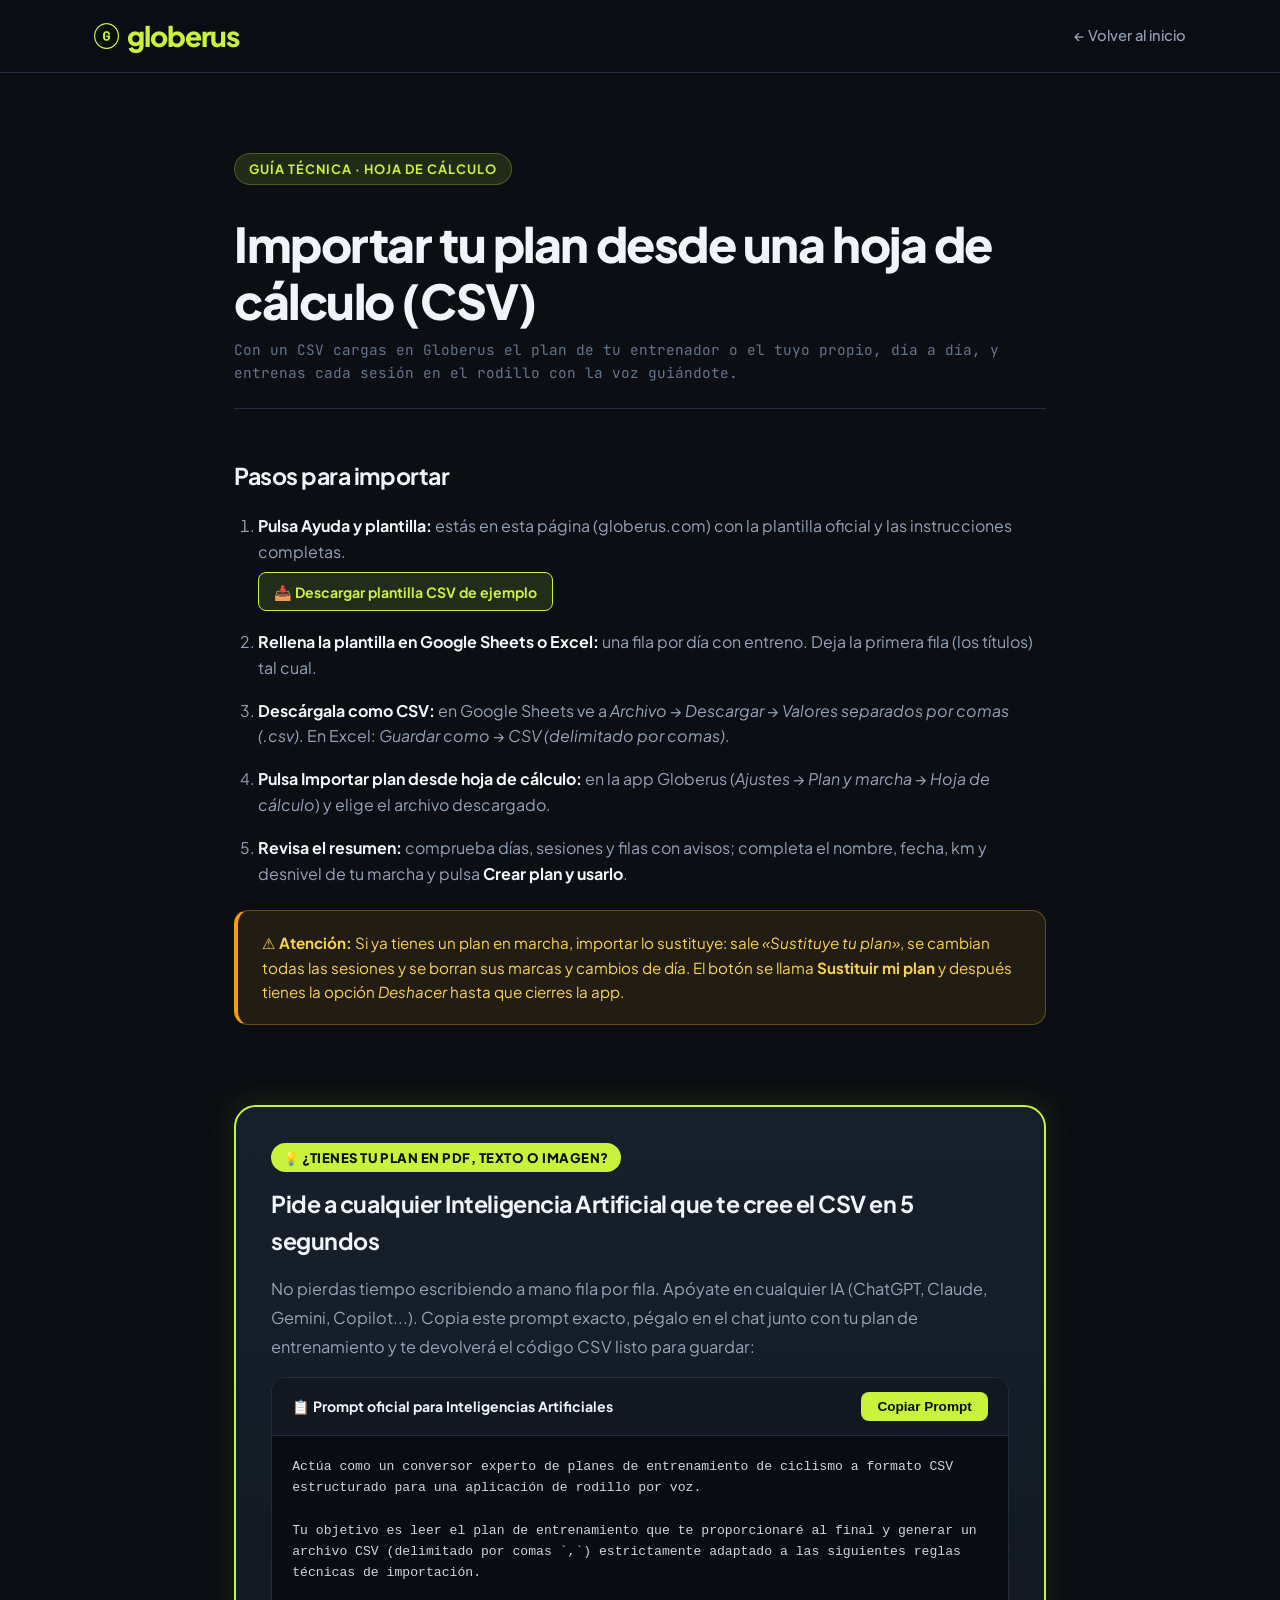
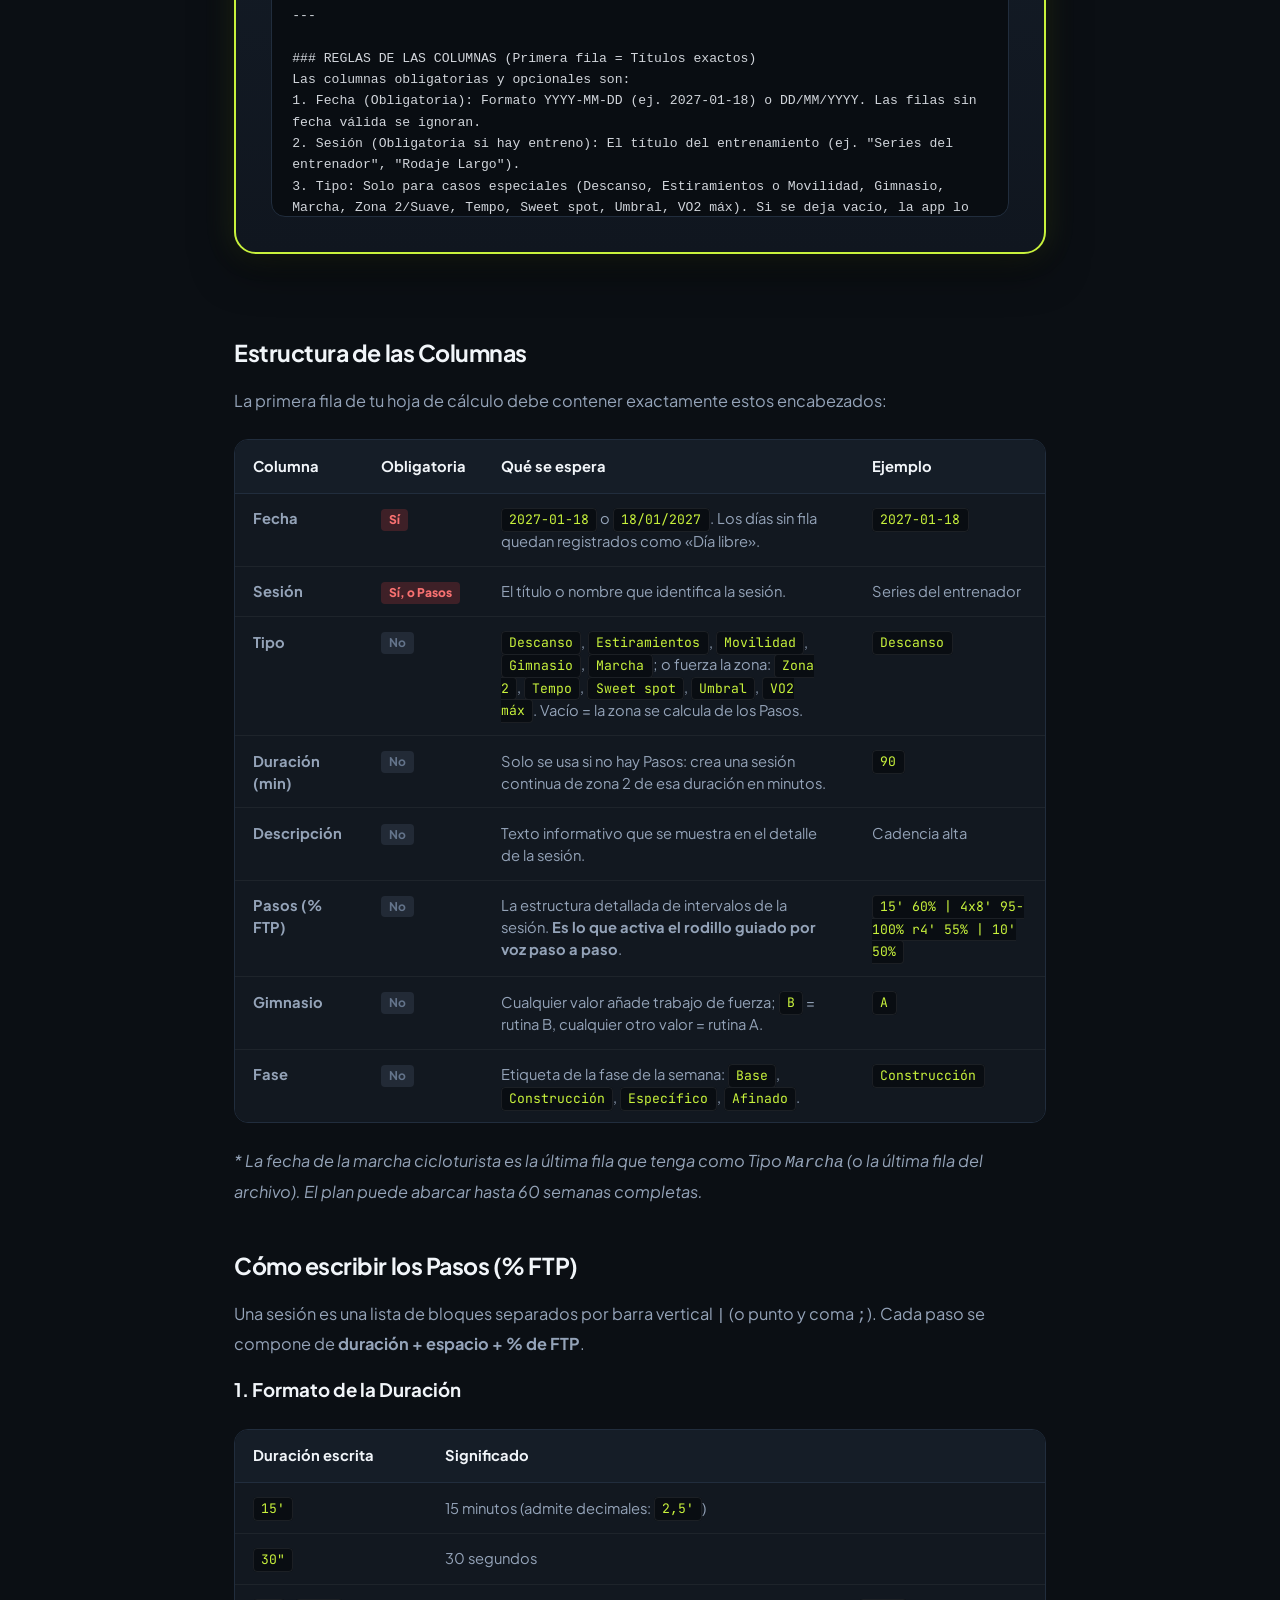
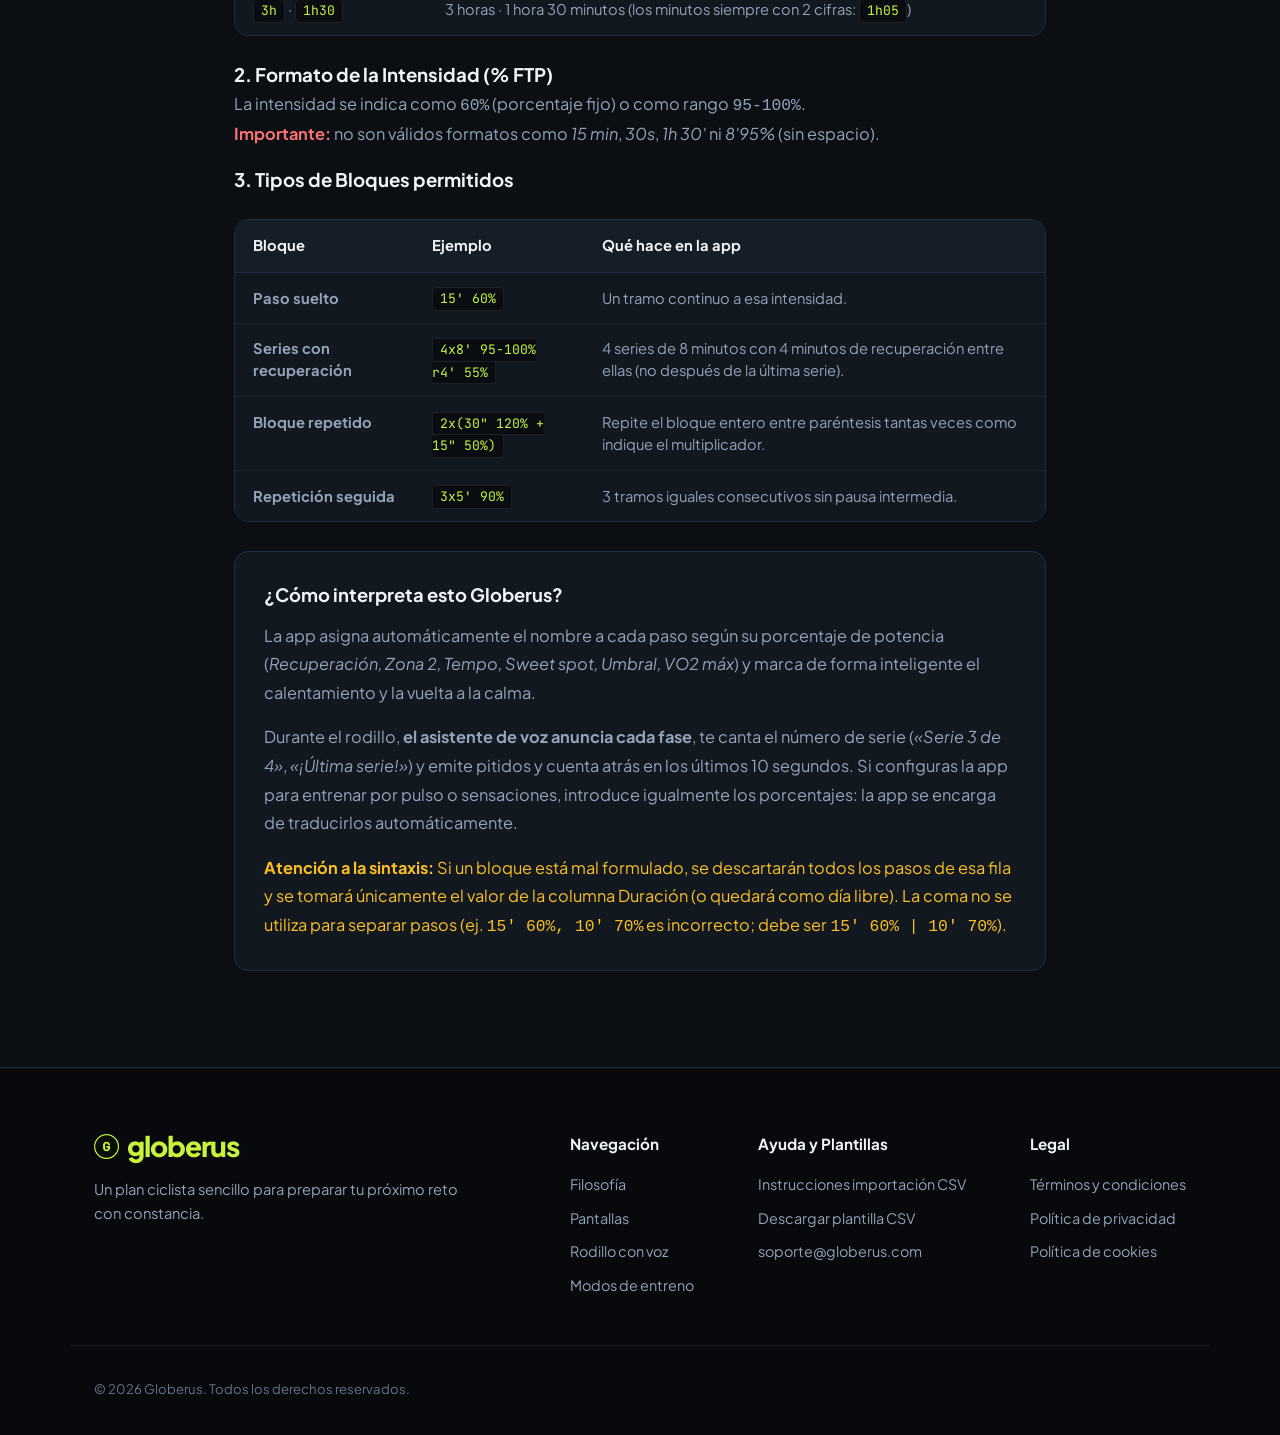
==== instrucciones-importacion-plan.html @ d3d98518 "Add files via upload" ====
<!DOCTYPE html>
<html lang="es">
<head>
  <meta charset="UTF-8">
  <meta name="viewport" content="width=device-width, initial-scale=1.0">
  <title>Instrucciones para la importación del plan (CSV) — Globerus</title>
  <meta name="description" content="Guía paso a paso y plantilla oficial para importar tu plan de entrenamiento en Globerus desde Excel o Google Sheets mediante un archivo CSV.">
  <meta name="theme-color" content="#121820">
  <link rel="stylesheet" href="styles.css">
  <link rel="preconnect" href="https://fonts.googleapis.com">
  <link rel="preconnect" href="https://fonts.gstatic.com" crossorigin>
  <link href="https://fonts.googleapis.com/css2?family=Plus+Jakarta+Sans:wght@400;500;600;700;800&family=JetBrains+Mono:wght@500;700&display=swap" rel="stylesheet">
  <link rel="icon" type="image/png" href="img/logo.png">
  <link rel="apple-touch-icon" href="img/logo.png">
</head>
<body class="legal-page">

  <!-- Header -->
  <header class="header">
    <div class="container header-inner">
      <a href="index.html" class="brand">
        <img src="img/logo.png" alt="Globerus Icon" class="brand-logo-img">
        <span class="logo-text">globerus</span>
      </a>
      <nav class="nav-menu">
        <a href="index.html">← Volver al inicio</a>
      </nav>
    </div>
  </header>

  <!-- Contenido Principal -->
  <main class="legal-main">
    <div class="container legal-container">
      <span class="pill-label">Guía Técnica · Hoja de cálculo</span>
      <h1 class="legal-title">Importar tu plan desde una hoja de cálculo (CSV)</h1>
      <p class="legal-updated">Con un CSV cargas en Globerus el plan de tu entrenador o el tuyo propio, día a día, y entrenas cada sesión en el rodillo con la voz guiándote.</p>

      <div class="legal-body">

        <!-- Pasos iniciales -->
        <section class="legal-section">
          <h2>Pasos para importar</h2>
          <ol class="import-steps-list">
            <li><strong>Pulsa Ayuda y plantilla:</strong> estás en esta página (globerus.com) con la plantilla oficial y las instrucciones completas. <br><a href="plantilla-plan-globerus.csv" download class="btn-download-inline">📥 Descargar plantilla CSV de ejemplo</a></li>
            <li><strong>Rellena la plantilla en Google Sheets o Excel:</strong> una fila por día con entreno. Deja la primera fila (los títulos) tal cual.</li>
            <li><strong>Descárgala como CSV:</strong> en Google Sheets ve a <em>Archivo → Descargar → Valores separados por comas (.csv)</em>. En Excel: <em>Guardar como → CSV (delimitado por comas)</em>.</li>
            <li><strong>Pulsa Importar plan desde hoja de cálculo:</strong> en la app Globerus (<em>Ajustes → Plan y marcha → Hoja de cálculo</em>) y elige el archivo descargado.</li>
            <li><strong>Revisa el resumen:</strong> comprueba días, sesiones y filas con avisos; completa el nombre, fecha, km y desnivel de tu marcha y pulsa <strong>Crear plan y usarlo</strong>.</li>
          </ol>
          <div class="import-notice-box">
            <strong>⚠️ Atención:</strong> Si ya tienes un plan en marcha, importar lo sustituye: sale <em>«Sustituye tu plan»</em>, se cambian todas las sesiones y se borran sus marcas y cambios de día. El botón se llama <strong>Sustituir mi plan</strong> y después tienes la opción <em>Deshacer</em> hasta que cierres la app.
          </div>
        </section>

        <!-- SECCIÓN DESTACADA: ASISTENCIA CON IA -->
        <section class="legal-section ai-prompt-section">
          <div class="ai-banner">
            <span class="ai-tag">💡 ¿Tienes tu plan en PDF, texto o imagen?</span>
            <h2 class="ai-title">Pide a cualquier Inteligencia Artificial que te cree el CSV en 5 segundos</h2>
            <p class="ai-desc">
              No pierdas tiempo escribiendo a mano fila por fila. Apóyate en cualquier IA (ChatGPT, Claude, Gemini, Copilot...). Copia este prompt exacto, pégalo en el chat junto con tu plan de entrenamiento y te devolverá el código CSV listo para guardar:
            </p>

            <div class="prompt-box-wrapper">
              <div class="prompt-box-header">
                <span>📋 Prompt oficial para Inteligencias Artificiales</span>
                <button type="button" class="btn-copy-prompt" onclick="copyPromptToClipboard()">Copiar Prompt</button>
              </div>
              <pre class="prompt-code-block" id="promptText"><code>Actúa como un conversor experto de planes de entrenamiento de ciclismo a formato CSV estructurado para una aplicación de rodillo por voz. 

Tu objetivo es leer el plan de entrenamiento que te proporcionaré al final y generar un archivo CSV (delimitado por comas `,`) estrictamente adaptado a las siguientes reglas técnicas de importación.

---

### REGLAS DE LAS COLUMNAS (Primera fila = Títulos exactos)
Las columnas obligatorias y opcionales son:
1. Fecha (Obligatoria): Formato YYYY-MM-DD (ej. 2027-01-18) o DD/MM/YYYY. Las filas sin fecha válida se ignoran.
2. Sesión (Obligatoria si hay entreno): El título del entrenamiento (ej. "Series del entrenador", "Rodaje Largo").
3. Tipo: Solo para casos especiales (Descanso, Estiramientos o Movilidad, Gimnasio, Marcha, Zona 2/Suave, Tempo, Sweet spot, Umbral, VO2 máx). Si se deja vacío, la app lo calcula.
4. Duración (min): Solo si NO hay Pasos (crea sesión en zona 2). Si hay Pasos, déjalo vacío (la app los suma solos).
5. Descripción: Texto explicativo de la sesión.
6. Pasos (% FTP): Estructura detallada de intervalos (ver sintaxis abajo).
7. Gimnasio: "B" para rutina B, cualquier otro valor para rutina A (o déjalo vacío).
8. Fase: Etiqueta de la semana (Base, Construcción, Específico, Afinado) en la primera fila de cada semana.

---

### SINTAXIS ESTRICTA DE LA COLUMNA "PASOS (% FTP)"
- Bloques separados por barra vertical `|` (OBLIGATORIO usar `|` en vez de punto y coma para evitar conflictos con el CSV).
- Cada paso: [duración] [espacio] [% FTP o rango].
- Formatos de duración válidos:
  - Minutos: `15'` (admite decimales como `2,5'`)
  - Segundos: `30"`
  - Horas: `3h`
  - Horas y minutos: `1h30`, `1h05` (los minutos SIEMPRE con 2 cifras, prohibido `1h 30'` ni `15m` ni `15min`).
- Tipos de bloques permitidos:
  - Paso suelto: `15' 60%`
  - Series con recuperación: `4x8' 95-100% r4' 55%` (Significa 4 repeticiones de 8 min con 4 min de recuperación entre medias. Sin recuperación tras la última).
  - Bloque repetido: `2x(30" 120% + 15" 50%)` (Pasos unidos con `+` dentro del paréntesis).
  - Repetición sin pausa: `3x5' 90%`

---

### FORMATO DE SALIDA
- Devuelve **únicamente** el texto plano en formato CSV dentro de un bloque de código markdown, listo para copiar y guardar como archivo `.csv`.
- No añadas explicaciones adicionales antes ni después del CSV, solo el código del CSV.

---

### PLAN DE ENTRENAMIENTO A CONVERTIR:
[PEGA AQUÍ TU PLAN DE ENTRENAMIENTO]</code></pre>
            </div>
            <div id="copyAlert" class="copy-success-msg" style="display: none;">¡Prompt copiado al portapapeles! Listo para pegar en tu IA favorita.</div>
          </div>
        </section>

        <!-- Tabla de columnas -->
        <section class="legal-section">
          <h2>Estructura de las Columnas</h2>
          <p>La primera fila de tu hoja de cálculo debe contener exactamente estos encabezados:</p>
          <div class="table-responsive-box">
            <table class="csv-table">
              <thead>
                <tr>
                  <th>Columna</th>
                  <th>Obligatoria</th>
                  <th>Qué se espera</th>
                  <th>Ejemplo</th>
                </tr>
              </thead>
              <tbody>
                <tr>
                  <td><strong>Fecha</strong></td>
                  <td><span class="badge-req">Sí</span></td>
                  <td><code>2027-01-18</code> o <code>18/01/2027</code>. Los días sin fila quedan registrados como «Día libre».</td>
                  <td><code>2027-01-18</code></td>
                </tr>
                <tr>
                  <td><strong>Sesión</strong></td>
                  <td><span class="badge-req">Sí, o Pasos</span></td>
                  <td>El título o nombre que identifica la sesión.</td>
                  <td>Series del entrenador</td>
                </tr>
                <tr>
                  <td><strong>Tipo</strong></td>
                  <td><span class="badge-opt">No</span></td>
                  <td><code>Descanso</code>, <code>Estiramientos</code>, <code>Movilidad</code>, <code>Gimnasio</code>, <code>Marcha</code>; o fuerza la zona: <code>Zona 2</code>, <code>Tempo</code>, <code>Sweet spot</code>, <code>Umbral</code>, <code>VO2 máx</code>. Vacío = la zona se calcula de los Pasos.</td>
                  <td><code>Descanso</code></td>
                </tr>
                <tr>
                  <td><strong>Duración (min)</strong></td>
                  <td><span class="badge-opt">No</span></td>
                  <td>Solo se usa si no hay Pasos: crea una sesión continua de zona 2 de esa duración en minutos.</td>
                  <td><code>90</code></td>
                </tr>
                <tr>
                  <td><strong>Descripción</strong></td>
                  <td><span class="badge-opt">No</span></td>
                  <td>Texto informativo que se muestra en el detalle de la sesión.</td>
                  <td>Cadencia alta</td>
                </tr>
                <tr>
                  <td><strong>Pasos (% FTP)</strong></td>
                  <td><span class="badge-opt">No</span></td>
                  <td>La estructura detallada de intervalos de la sesión. <strong>Es lo que activa el rodillo guiado por voz paso a paso</strong>.</td>
                  <td><code>15' 60% | 4x8' 95-100% r4' 55% | 10' 50%</code></td>
                </tr>
                <tr>
                  <td><strong>Gimnasio</strong></td>
                  <td><span class="badge-opt">No</span></td>
                  <td>Cualquier valor añade trabajo de fuerza; <code>B</code> = rutina B, cualquier otro valor = rutina A.</td>
                  <td><code>A</code></td>
                </tr>
                <tr>
                  <td><strong>Fase</strong></td>
                  <td><span class="badge-opt">No</span></td>
                  <td>Etiqueta de la fase de la semana: <code>Base</code>, <code>Construcción</code>, <code>Específico</code>, <code>Afinado</code>.</td>
                  <td><code>Construcción</code></td>
                </tr>
              </tbody>
            </table>
          </div>
          <p class="table-note">
            * La fecha de la marcha cicloturista es la última fila que tenga como Tipo <code>Marcha</code> (o la última fila del archivo). El plan puede abarcar hasta 60 semanas completas.
          </p>
        </section>

        <!-- Cómo escribir los Pasos -->
        <section class="legal-section">
          <h2>Cómo escribir los Pasos (% FTP)</h2>
          <p>
            Una sesión es una lista de bloques separados por barra vertical <code>|</code> (o punto y coma <code>;</code>). Cada paso se compone de <strong>duración + espacio + % de FTP</strong>.
          </p>

          <h3>1. Formato de la Duración</h3>
          <div class="table-responsive-box">
            <table class="csv-table sm">
              <thead>
                <tr>
                  <th>Duración escrita</th>
                  <th>Significado</th>
                </tr>
              </thead>
              <tbody>
                <tr>
                  <td><code>15'</code></td>
                  <td>15 minutos (admite decimales: <code>2,5'</code>)</td>
                </tr>
                <tr>
                  <td><code>30"</code></td>
                  <td>30 segundos</td>
                </tr>
                <tr>
                  <td><code>3h</code> · <code>1h30</code></td>
                  <td>3 horas · 1 hora 30 minutos (los minutos siempre con 2 cifras: <code>1h05</code>)</td>
                </tr>
              </tbody>
            </table>
          </div>

          <h3>2. Formato de la Intensidad (% FTP)</h3>
          <p>
            La intensidad se indica como <code>60%</code> (porcentaje fijo) o como rango <code>95-100%</code>. <br>
            <strong class="text-danger">Importante:</strong> no son válidos formatos como <em>15 min</em>, <em>30s</em>, <em>1h 30'</em> ni <em>8'95%</em> (sin espacio).
          </p>

          <h3>3. Tipos de Bloques permitidos</h3>
          <div class="table-responsive-box">
            <table class="csv-table">
              <thead>
                <tr>
                  <th>Bloque</th>
                  <th>Ejemplo</th>
                  <th>Qué hace en la app</th>
                </tr>
              </thead>
              <tbody>
                <tr>
                  <td><strong>Paso suelto</strong></td>
                  <td><code>15' 60%</code></td>
                  <td>Un tramo continuo a esa intensidad.</td>
                </tr>
                <tr>
                  <td><strong>Series con recuperación</strong></td>
                  <td><code>4x8' 95-100% r4' 55%</code></td>
                  <td>4 series de 8 minutos con 4 minutos de recuperación entre ellas (no después de la última serie).</td>
                </tr>
                <tr>
                  <td><strong>Bloque repetido</strong></td>
                  <td><code>2x(30" 120% + 15" 50%)</code></td>
                  <td>Repite el bloque entero entre paréntesis tantas veces como indique el multiplicador.</td>
                </tr>
                <tr>
                  <td><strong>Repetición seguida</strong></td>
                  <td><code>3x5' 90%</code></td>
                  <td>3 tramos iguales consecutivos sin pausa intermedia.</td>
                </tr>
              </tbody>
            </table>
          </div>

          <div class="import-info-box">
            <h4>¿Cómo interpreta esto Globerus?</h4>
            <p>
              La app asigna automáticamente el nombre a cada paso según su porcentaje de potencia (<em>Recuperación, Zona 2, Tempo, Sweet spot, Umbral, VO2 máx</em>) y marca de forma inteligente el calentamiento y la vuelta a la calma.
            </p>
            <p>
              Durante el rodillo, <strong>el asistente de voz anuncia cada fase</strong>, te canta el número de serie (<em>«Serie 3 de 4»</em>, <em>«¡Última serie!»</em>) y emite pitidos y cuenta atrás en los últimos 10 segundos. Si configuras la app para entrenar por pulso o sensaciones, introduce igualmente los porcentajes: la app se encarga de traducirlos automáticamente.
            </p>
            <p class="text-warning">
              <strong>Atención a la sintaxis:</strong> Si un bloque está mal formulado, se descartarán todos los pasos de esa fila y se tomará únicamente el valor de la columna Duración (o quedará como día libre). La coma no se utiliza para separar pasos (ej. <code>15' 60%, 10' 70%</code> es incorrecto; debe ser <code>15' 60% | 10' 70%</code>).
            </p>
          </div>
        </section>

      </div>
    </div>
  </main>

  <!-- Footer -->
  <footer class="footer">
    <div class="container footer-inner">
      <div class="footer-left">
        <a href="index.html" class="brand">
          <img src="img/logo.png" alt="Globerus Icon" class="brand-logo-img">
          <span class="logo-text">globerus</span>
        </a>
        <p class="footer-slogan">Un plan ciclista sencillo para preparar tu próximo reto con constancia.</p>
      </div>
      <div class="footer-links">
        <div class="footer-col">
          <strong>Navegación</strong>
          <a href="index.html#filosofia">Filosofía</a>
          <a href="index.html#pantallas">Pantallas</a>
          <a href="index.html#rodillo">Rodillo con voz</a>
          <a href="index.html#modos">Modos de entreno</a>
        </div>
        <div class="footer-col">
          <strong>Ayuda y Plantillas</strong>
          <a href="instrucciones-importacion-plan.html">Instrucciones importación CSV</a>
          <a href="plantilla-plan-globerus.csv" download>Descargar plantilla CSV</a>
          <a href="mailto:soporte@globerus.com">soporte@globerus.com</a>
        </div>
        <div class="footer-col">
          <strong>Legal</strong>
          <a href="terminos-y-condiciones.html">Términos y condiciones</a>
          <a href="politica-de-privacidad.html">Política de privacidad</a>
          <a href="politica-de-cookies.html">Política de cookies</a>
        </div>
      </div>
    </div>
    <div class="container footer-bottom">
      <p>© 2026 Globerus. Todos los derechos reservados.</p>
    </div>
  </footer>

  <script>
    function copyPromptToClipboard() {
      const promptText = document.getElementById('promptText').innerText;
      navigator.clipboard.writeText(promptText).then(() => {
        const alertBox = document.getElementById('copyAlert');
        alertBox.style.display = 'block';
        setTimeout(() => {
          alertBox.style.display = 'none';
        }, 4000);
      }).catch(err => {
        console.error('Error al copiar: ', err);
      });
    }
  </script>
</body>
</html>
---- styles.css ----
/* ==========================================================================
   GLOBERUS — HOJA DE ESTILOS MODERNA (PENSADA PARA CLOUDFLARE PAGES)
   ========================================================================== */

:root {
  /* Paleta Globerus: Asfalto nocturno y Verde Lima Neón */
  --bg-deep: #07090c;
  --bg-main: #0b0f14;
  --bg-card: #121820;
  --bg-card-hover: #17202c;
  --bg-subtle: #192330;
  --border-color: #212d3d;
  --border-light: #2c3c52;

  /* Acento Verde Lima de Globerus */
  --lime: #c8f23c;
  --lime-hover: #d7fa5c;
  --lime-dark: #7a9a12;
  --lime-glow: rgba(200, 242, 60, 0.22);
  --lime-glow-intense: rgba(200, 242, 60, 0.45);

  /* Colores de soporte */
  --strava-orange: #fc4c02;
  --blue-accent: #38bdf8;
  --gold: #f59e0b;
  --success: #22c55e;
  --danger: #ef4444;

  /* Tipografía y texto */
  --text-main: #f1f5f9;
  --text-muted: #94a3b8;
  --text-dim: #64748b;
  --text-on-lime: #090e02;

  /* Dimensiones y radios */
  --radius-sm: 8px;
  --radius-md: 14px;
  --radius-lg: 22px;
  --radius-phone: 38px;
  --container-max: 1140px;

  /* Fuentes */
  --font-sans: 'Plus Jakarta Sans', system-ui, -apple-system, sans-serif;
  --font-mono: 'JetBrains Mono', monospace;
  
  --transition: all 0.25s cubic-bezier(0.16, 1, 0.3, 1);
}

/* Reset y base */
*, *::before, *::after {
  box-sizing: border-box;
  margin: 0;
  padding: 0;
}

html {
  scroll-behavior: smooth;
  font-size: 16px;
  background-color: var(--bg-deep);
}

body {
  font-family: var(--font-sans);
  background-color: var(--bg-main);
  color: var(--text-main);
  line-height: 1.6;
  -webkit-font-smoothing: antialiased;
  -moz-osx-font-smoothing: grayscale;
  overflow-x: hidden;
}

img {
  max-width: 100%;
  height: auto;
  display: block;
}

a {
  color: inherit;
  text-decoration: none;
}

.container {
  width: 100%;
  max-width: var(--container-max);
  margin: 0 auto;
  padding: 0 1.5rem;
}

/* ==========================================================================
   HEADER & NAVBAR
   ========================================================================== */
.header {
  position: sticky;
  top: 0;
  z-index: 100;
  background: rgba(11, 15, 20, 0.85);
  backdrop-filter: blur(16px);
  -webkit-backdrop-filter: blur(16px);
  border-bottom: 1px solid var(--border-color);
  transition: var(--transition);
}

.header-inner {
  display: flex;
  align-items: center;
  justify-content: space-between;
  height: 72px;
}

.brand {
  display: inline-flex;
  align-items: center;
  gap: 8px;
  text-decoration: none;
  font-size: 1.75rem;
}

.brand-logo-img {
  width: 0.9em;
  height: 0.9em;
  display: inline-block;
  vertical-align: middle;
  object-fit: contain;
}

.logo-text {
  font-family: var(--font-sans);
  font-size: 1em;
  font-weight: 800;
  letter-spacing: -0.04em;
  color: var(--lime);
  line-height: 1;
}

.nav-menu {
  display: flex;
  align-items: center;
  gap: 1.5rem;
}

.nav-menu a {
  font-size: 0.92rem;
  font-weight: 500;
  color: var(--text-muted);
  transition: var(--transition);
}

.nav-menu a:hover {
  color: var(--lime);
}

.mobile-toggle {
  display: none;
  background: none;
  border: none;
  cursor: pointer;
  padding: 0.5rem;
  flex-direction: column;
  gap: 5px;
}

.mobile-toggle span {
  display: block;
  width: 24px;
  height: 2px;
  background: var(--text-main);
  border-radius: 2px;
  transition: var(--transition);
}

/* Botones */
.btn {
  display: inline-flex;
  flex-direction: column;
  align-items: center;
  justify-content: center;
  padding: 0.75rem 1.4rem;
  border-radius: var(--radius-sm);
  font-weight: 700;
  font-size: 0.95rem;
  cursor: pointer;
  transition: var(--transition);
  text-align: center;
  border: 1px solid transparent;
}

.btn-nav {
  padding: 0.55rem 1.1rem;
  background: var(--lime);
  color: var(--text-on-lime);
  border-radius: var(--radius-sm);
}

.btn-nav:hover {
  background: var(--lime-hover);
  color: var(--text-on-lime) !important;
  box-shadow: 0 0 15px var(--lime-glow);
}

.btn-primary {
  background: var(--lime);
  color: var(--text-on-lime);
  border: none;
  box-shadow: 0 4px 20px var(--lime-glow);
}

.btn-primary:hover {
  background: var(--lime-hover);
  transform: translateY(-2px);
  box-shadow: 0 8px 30px var(--lime-glow-intense);
}

.btn-secondary {
  background: var(--bg-card);
  color: var(--text-main);
  border: 1px solid var(--border-color);
}

.btn-secondary:hover {
  background: var(--bg-card-hover);
  border-color: var(--border-light);
  transform: translateY(-2px);
}

.btn-lg {
  padding: 1rem 2rem;
  border-radius: var(--radius-md);
}

.btn-icon-row {
  flex-direction: row;
  gap: 0.75rem;
  align-items: center;
  justify-content: center;
}

.android-icon,
.play-icon {
  width: 22px;
  height: 22px;
  flex-shrink: 0;
  fill: currentColor;
}

/* Insignia / Logo de Google Play dentro del botón */
.btn-play-badge-img {
  height: 38px;
  width: auto;
  display: block;
  flex-shrink: 0;
  border-radius: 6px;
  box-shadow: 0 2px 8px rgba(0, 0, 0, 0.35);
}

.btn-google-play {
  gap: 1rem;
  padding: 0.75rem 1.8rem;
}

.btn-text {
  font-size: 1.05rem;
  font-weight: 700;
}

.btn-sub {
  font-size: 0.78rem;
  font-weight: 500;
  opacity: 0.85;
  margin-top: 2px;
}

/* ==========================================================================
   HERO SECTION & 3 MÓVILES
   ========================================================================== */
.hero {
  position: relative;
  padding: 4.5rem 0 5rem;
  background: radial-gradient(circle at 50% 20%, rgba(33, 48, 64, 0.45) 0%, rgba(11, 15, 20, 1) 75%);
  overflow: hidden;
}

.hero-container {
  display: flex;
  flex-direction: column;
  align-items: center;
  text-align: center;
}

.hero-badge {
  display: inline-flex;
  align-items: center;
  gap: 0.5rem;
  background: rgba(200, 242, 60, 0.1);
  border: 1px solid rgba(200, 242, 60, 0.25);
  color: var(--lime);
  padding: 0.35rem 1rem;
  border-radius: 999px;
  font-size: 0.85rem;
  font-weight: 600;
  margin-bottom: 1.5rem;
}

.hero-title {
  font-size: clamp(2.2rem, 5vw, 3.8rem);
  font-weight: 800;
  line-height: 1.15;
  letter-spacing: -0.03em;
  max-width: 900px;
  margin-bottom: 1.5rem;
}

.gradient-text {
  color: var(--lime);
  background: linear-gradient(135deg, #c8f23c 20%, #e8ffa1 100%);
  -webkit-background-clip: text;
  -webkit-text-fill-color: transparent;
}

.hero-desc {
  font-size: clamp(1rem, 2vw, 1.2rem);
  color: var(--text-muted);
  max-width: 760px;
  margin-bottom: 2.2rem;
  line-height: 1.65;
}

.hero-desc strong {
  color: var(--text-main);
}

.hero-actions {
  display: flex;
  gap: 1.2rem;
  margin-bottom: 2rem;
  flex-wrap: wrap;
  justify-content: center;
}

.hero-perks {
  display: flex;
  gap: 1.8rem;
  justify-content: center;
  flex-wrap: wrap;
  margin-bottom: 3.5rem;
  color: var(--text-muted);
  font-size: 0.9rem;
}

.perk-item {
  display: inline-flex;
  align-items: center;
  gap: 0.45rem;
}

.perk-item svg {
  width: 17px;
  height: 17px;
  color: var(--lime);
}

.perk-item strong {
  color: var(--text-main);
}

/* TRÍO DE TELÉFONOS EN PORTADA (HERO PHONES) */
.hero-phones-wrapper {
  position: relative;
  display: flex;
  align-items: flex-end;
  justify-content: center;
  width: 100%;
  max-width: 960px;
  margin: 1.5rem auto 3rem;
  padding: 1.5rem 0 0.5rem;
  perspective: 1200px;
}

.hero-phones-glow {
  position: absolute;
  top: 40%;
  left: 50%;
  transform: translate(-50%, -50%);
  width: 60%;
  height: 320px;
  background: radial-gradient(ellipse at center, rgba(200, 242, 60, 0.18) 0%, rgba(0, 0, 0, 0) 70%);
  filter: blur(40px);
  z-index: 1;
  pointer-events: none;
}

.phone-card {
  position: relative;
  display: flex;
  flex-direction: column;
  align-items: center;
  transition: transform 0.4s cubic-bezier(0.16, 1, 0.3, 1), box-shadow 0.4s ease;
  cursor: pointer;
}

.phone-caption {
  margin-bottom: 0.85rem;
  display: flex;
  flex-direction: column;
  align-items: center;
  gap: 2px;
}

.caption-tag {
  background: var(--bg-card);
  border: 1px solid var(--border-color);
  color: var(--lime);
  font-size: 0.75rem;
  font-weight: 700;
  text-transform: uppercase;
  letter-spacing: 0.05em;
  padding: 0.2rem 0.6rem;
  border-radius: 999px;
}

.caption-text {
  font-size: 0.8rem;
  color: var(--text-muted);
  max-width: 220px;
  line-height: 1.3;
}

/* Teléfono izquierdo */
.phone-left {
  z-index: 2;
  transform: translateX(45px) translateY(35px) scale(0.9) rotate(-5deg);
}

.phone-left:hover {
  transform: translateX(10px) translateY(0) scale(0.96) rotate(-1deg);
  z-index: 5;
}

/* Teléfono centro (protagonista) */
.phone-center {
  z-index: 4;
  transform: scale(1.05);
}

.phone-center:hover {
  transform: scale(1.08) translateY(-6px);
}

.phone-badge-star {
  position: absolute;
  top: -12px;
  background: var(--lime);
  color: var(--text-on-lime);
  font-size: 0.75rem;
  font-weight: 800;
  padding: 0.25rem 0.8rem;
  border-radius: 999px;
  box-shadow: 0 4px 15px rgba(200, 242, 60, 0.5);
  z-index: 10;
  letter-spacing: 0.02em;
}

/* Teléfono derecho */
.phone-right {
  z-index: 2;
  transform: translateX(-45px) translateY(35px) scale(0.9) rotate(5deg);
}

.phone-right:hover {
  transform: translateX(-10px) translateY(0) scale(0.96) rotate(1deg);
  z-index: 5;
}

/* MARCO DE SMARTPHONE (MOCKUP) */
.phone-mockup {
  position: relative;
  width: 270px;
  height: 560px;
  background: #11161d;
  border: 8px solid #1c2633;
  border-radius: var(--radius-phone);
  box-shadow: 0 25px 60px -15px rgba(0, 0, 0, 0.8), 0 0 25px rgba(200, 242, 60, 0.1);
  overflow: hidden;
  display: flex;
  flex-direction: column;
}

.phone-center .phone-mockup {
  box-shadow: 0 30px 70px -15px rgba(0, 0, 0, 0.9), 0 0 45px rgba(200, 242, 60, 0.25);
  border-color: #253346;
}

.phone-notch {
  position: absolute;
  top: 10px;
  left: 50%;
  transform: translateX(-50%);
  width: 70px;
  height: 18px;
  background: #000000;
  border-radius: 20px;
  z-index: 10;
}

.phone-screen {
  width: 100%;
  height: 100%;
  overflow: hidden;
  background: #000;
}

.phone-screen img {
  width: 100%;
  height: 100%;
  object-fit: cover;
  object-position: top;
  display: block;
}

.phone-mockup.sm {
  width: 250px;
  height: 520px;
  border-radius: 32px;
  border-width: 7px;
}

/* Frase destacada del hero */
.hero-quote-box {
  display: inline-flex;
  flex-direction: column;
  align-items: center;
  background: rgba(18, 24, 32, 0.7);
  border: 1px solid var(--border-color);
  border-left: 3px solid var(--lime);
  border-radius: var(--radius-md);
  padding: 1.2rem 2rem;
  max-width: 650px;
  margin-top: 1rem;
}

.quote-symbol {
  font-family: serif;
  font-size: 2.2rem;
  line-height: 1;
  color: var(--lime);
}

.quote-text {
  font-size: 1.15rem;
  font-weight: 700;
  color: var(--text-main);
  margin: 0.2rem 0;
}

.quote-author {
  font-size: 0.85rem;
  color: var(--text-muted);
}

/* ==========================================================================
   SECCIONES GENERALES
   ========================================================================== */
.section {
  padding: 5.5rem 0;
  position: relative;
}

.section-darker {
  background-color: var(--bg-deep);
}

.section-header {
  text-align: center;
  max-width: 720px;
  margin: 0 auto 3.8rem;
}

.pill-label {
  display: inline-block;
  background: rgba(200, 242, 60, 0.12);
  color: var(--lime);
  font-size: 0.8rem;
  font-weight: 700;
  text-transform: uppercase;
  letter-spacing: 0.08em;
  padding: 0.3rem 0.85rem;
  border-radius: 999px;
  margin-bottom: 0.85rem;
  border: 1px solid rgba(200, 242, 60, 0.25);
}

.section-header h2 {
  font-size: clamp(1.9rem, 3.5vw, 2.7rem);
  font-weight: 800;
  letter-spacing: -0.03em;
  margin-bottom: 1rem;
  line-height: 1.2;
}

.section-subtitle {
  color: var(--text-muted);
  font-size: 1.05rem;
  line-height: 1.6;
}

/* ==========================================================================
   FILOSOFÍA GLOBERA: COMPARATIVA LADO A LADO
   ========================================================================== */
.philosophy-mantra {
  max-width: 760px;
  margin: -1.3rem auto 3rem;
  padding: 1.25rem 1.5rem;
  display: flex;
  flex-direction: column;
  align-items: center;
  gap: 0.35rem;
  text-align: center;
  background: rgba(200, 242, 60, 0.07);
  border: 1px solid rgba(200, 242, 60, 0.28);
  border-radius: var(--radius-md);
}

.philosophy-mantra strong {
  color: var(--lime);
  font-size: 1.15rem;
  font-weight: 800;
}

.philosophy-mantra span {
  color: var(--text-main);
  line-height: 1.5;
}

.comparison-grid {
  display: grid;
  grid-template-columns: 1fr 1fr;
  gap: 2rem;
}

.comp-card {
  padding: 2.5rem 2rem;
  border-radius: var(--radius-lg);
  position: relative;
  border: 1px solid var(--border-color);
  background: var(--bg-card);
}

.comp-card-pro {
  background: rgba(18, 24, 32, 0.6);
  border-color: rgba(239, 68, 68, 0.2);
}

.comp-card-globerus {
  background: linear-gradient(180deg, #151d27 0%, #10161f 100%);
  border-color: rgba(200, 242, 60, 0.35);
  box-shadow: 0 10px 40px -10px rgba(200, 242, 60, 0.12);
}

.comp-badge {
  display: inline-block;
  padding: 0.3rem 0.8rem;
  border-radius: 999px;
  font-size: 0.8rem;
  font-weight: 700;
  margin-bottom: 1.2rem;
}

.comp-badge.bad {
  background: rgba(239, 68, 68, 0.15);
  color: #f87171;
  border: 1px solid rgba(239, 68, 68, 0.3);
}

.comp-badge.good {
  background: rgba(200, 242, 60, 0.15);
  color: var(--lime);
  border: 1px solid rgba(200, 242, 60, 0.35);
}

.comp-card h3 {
  font-size: 1.45rem;
  font-weight: 800;
  margin-bottom: 1.5rem;
  letter-spacing: -0.02em;
}

.comp-list {
  list-style: none;
  display: flex;
  flex-direction: column;
  gap: 1.1rem;
}

.comp-list li {
  display: flex;
  align-items: flex-start;
  gap: 0.85rem;
  font-size: 0.95rem;
  color: var(--text-muted);
  line-height: 1.5;
}

.comp-list strong {
  color: var(--text-main);
}

.icon-cross {
  color: #f87171;
  font-weight: bold;
  font-size: 1.1rem;
  line-height: 1.2;
}

.icon-check {
  color: var(--lime);
  font-weight: bold;
  font-size: 1.1rem;
  line-height: 1.2;
}

/* ==========================================================================
   FEATURE ROWS (PANTALLAS EN DETALLE)
   ========================================================================== */
.feature-row {
  display: grid;
  grid-template-columns: 1fr 1fr;
  gap: 4rem;
  align-items: center;
  margin-bottom: 5.5rem;
}

.feature-row.reverse {
  direction: rtl;
}

.feature-row.reverse > * {
  direction: ltr;
}

.feature-info {
  display: flex;
  flex-direction: column;
  gap: 1rem;
}

.feature-number {
  font-family: var(--font-mono);
  font-size: 1.8rem;
  font-weight: 700;
  color: var(--lime-dark);
}

.feature-tag {
  color: var(--lime);
  font-weight: 700;
  font-size: 0.85rem;
  text-transform: uppercase;
  letter-spacing: 0.05em;
}

.feature-info h3 {
  font-size: 1.85rem;
  font-weight: 800;
  letter-spacing: -0.02em;
  line-height: 1.25;
}

.feature-info p {
  color: var(--text-muted);
  font-size: 1rem;
  line-height: 1.6;
}

.feature-points {
  list-style: none;
  display: flex;
  flex-direction: column;
  gap: 0.75rem;
  margin-top: 0.5rem;
}

.feature-points li {
  position: relative;
  padding-left: 1.4rem;
  font-size: 0.95rem;
  color: var(--text-muted);
  line-height: 1.5;
}

.feature-points li::before {
  content: "→";
  position: absolute;
  left: 0;
  color: var(--lime);
  font-weight: bold;
}

.feature-points strong {
  color: var(--text-main);
}

.feature-media {
  display: flex;
  align-items: center;
  justify-content: center;
  gap: 1.5rem;
}

.feature-media.two-phones {
  gap: 1rem;
}

.single-phone {
  display: flex;
  flex-direction: column;
  align-items: center;
  gap: 0.5rem;
  cursor: pointer;
  transition: transform 0.3s ease;
}

.single-phone:hover {
  transform: translateY(-5px);
}

.single-phone:hover .phone-mockup {
  border-color: rgba(200, 242, 60, 0.4);
  box-shadow: 0 20px 45px rgba(0, 0, 0, 0.8), 0 0 25px rgba(200, 242, 60, 0.2);
}

.zoom-hint {
  font-size: 0.75rem;
  color: var(--text-dim);
  font-weight: 600;
  transition: color 0.2s;
}

.single-phone:hover .zoom-hint {
  color: var(--lime);
}

/* ==========================================================================
   MODOS DE ENTRENO: PESTAÑAS INTERACTIVAS
   ========================================================================== */
.modos-tabs {
  display: flex;
  justify-content: center;
  gap: 1rem;
  margin-bottom: 2.5rem;
  flex-wrap: wrap;
}

.modo-tab-btn {
  background: var(--bg-card);
  border: 1px solid var(--border-color);
  color: var(--text-muted);
  padding: 0.85rem 1.6rem;
  border-radius: var(--radius-md);
  font-family: var(--font-sans);
  cursor: pointer;
  display: flex;
  flex-direction: column;
  align-items: center;
  gap: 4px;
  min-width: 190px;
  transition: var(--transition);
}

.modo-tab-btn .tab-icon {
  font-size: 1.4rem;
}

.modo-tab-btn .tab-title {
  font-size: 1rem;
  font-weight: 700;
  color: var(--text-main);
}

.modo-tab-btn .tab-badge {
  font-size: 0.75rem;
  color: var(--lime);
  font-weight: 600;
}

.modo-tab-btn:hover {
  border-color: var(--border-light);
  background: var(--bg-card-hover);
}

.modo-tab-btn.active {
  background: #192330;
  border-color: var(--lime);
  box-shadow: 0 0 20px var(--lime-glow);
}

.modo-content {
  display: none;
}

.modo-content.active {
  display: block;
  animation: fadeIn 0.35s ease;
}

@keyframes fadeIn {
  from { opacity: 0; transform: translateY(10px); }
  to { opacity: 1; transform: translateY(0); }
}

.modo-grid {
  display: grid;
  grid-template-columns: 1.2fr 0.8fr;
  gap: 3rem;
  align-items: center;
  background: var(--bg-card);
  border: 1px solid var(--border-color);
  padding: 3rem 2.5rem;
  border-radius: var(--radius-lg);
  max-width: 100%;
  box-sizing: border-box;
}

.modo-desc-box {
  display: flex;
  flex-direction: column;
  gap: 1rem;
}

.modo-tag {
  color: var(--lime);
  font-weight: 700;
  font-size: 0.85rem;
  text-transform: uppercase;
  letter-spacing: 0.05em;
}

.modo-desc-box h3 {
  font-size: 1.7rem;
  font-weight: 800;
  letter-spacing: -0.02em;
}

.modo-desc-box p {
  color: var(--text-muted);
  font-size: 1rem;
}

.scale-table {
  background: var(--bg-subtle);
  border-radius: var(--radius-sm);
  border: 1px solid var(--border-color);
  margin-top: 0.5rem;
  overflow: hidden;
  max-width: 100%;
  box-sizing: border-box;
}

.scale-row {
  display: flex;
  align-items: center;
  padding: 0.65rem 1rem;
  border-bottom: 1px solid rgba(255, 255, 255, 0.05);
  font-size: 0.88rem;
  gap: 0.85rem;
  word-break: break-word;
  overflow-wrap: anywhere;
}

.scale-row:last-child {
  border-bottom: none;
}

.scale-num {
  font-family: var(--font-mono);
  font-weight: 700;
  padding: 0.2rem 0.5rem;
  border-radius: 4px;
  min-width: 55px;
  text-align: center;
  font-size: 0.8rem;
  flex-shrink: 0;
}

.num-easy { background: rgba(34, 197, 94, 0.2); color: #4ade80; }
.num-mid { background: rgba(56, 189, 248, 0.2); color: #38bdf8; }
.num-tempo { background: rgba(245, 158, 11, 0.2); color: #fbbf24; }
.num-hard { background: rgba(249, 115, 22, 0.2); color: #fb923c; }
.num-max { background: rgba(239, 68, 68, 0.2); color: #f87171; }

.scale-txt {
  color: var(--text-muted);
  min-width: 0;
  flex: 1;
}

.scale-txt strong {
  color: var(--text-main);
}

.scale-footer {
  font-size: 0.85rem !important;
  color: var(--text-dim) !important;
  font-style: italic;
}

.modo-img-box {
  display: flex;
  justify-content: center;
  gap: 1rem;
  max-width: 100%;
  flex-wrap: wrap;
}

/* ==========================================================================
   CÓMO FUNCIONA & PASOS
   ========================================================================== */
.steps-grid {
  display: grid;
  grid-template-columns: repeat(4, 1fr);
  gap: 1.5rem;
  margin-bottom: 3rem;
}

.step-card {
  background: var(--bg-card);
  border: 1px solid var(--border-color);
  border-radius: var(--radius-md);
  padding: 1.8rem 1.4rem;
  position: relative;
  transition: var(--transition);
}

.step-card:hover {
  transform: translateY(-4px);
  border-color: var(--border-light);
  background: var(--bg-card-hover);
}

.step-badge {
  display: inline-block;
  background: var(--bg-subtle);
  color: var(--lime);
  font-family: var(--font-mono);
  font-size: 0.75rem;
  font-weight: 700;
  padding: 0.2rem 0.6rem;
  border-radius: 4px;
  margin-bottom: 0.75rem;
}

.step-icon {
  font-size: 1.8rem;
  margin-bottom: 0.5rem;
}

.step-card h4 {
  font-size: 1.15rem;
  font-weight: 700;
  margin-bottom: 0.5rem;
}

.step-card p {
  font-size: 0.88rem;
  color: var(--text-muted);
  line-height: 1.5;
}

/* Reglas de oro */
.plan-rules-box {
  background: linear-gradient(180deg, #131a24 0%, #0e141c 100%);
  border: 1px solid var(--border-color);
  border-radius: var(--radius-lg);
  padding: 2.5rem;
}

.plan-rules-box h3 {
  font-size: 1.35rem;
  font-weight: 800;
  margin-bottom: 1.5rem;
  text-align: center;
  color: var(--lime);
}

.rules-grid {
  display: grid;
  grid-template-columns: 1fr 1fr;
  gap: 1.5rem;
}

.rule-item {
  background: rgba(255, 255, 255, 0.02);
  border-left: 3px solid var(--lime);
  padding: 0.85rem 1.2rem;
  font-size: 0.95rem;
  color: var(--text-muted);
  line-height: 1.5;
}

.rule-item strong {
  color: var(--text-main);
  display: block;
  margin-bottom: 0.2rem;
}

/* ==========================================================================
   PREGUNTAS FRECUENTES (FAQ ACORDEÓN)
   ========================================================================== */
.faq-container {
  max-width: 820px;
  margin: 0 auto 3.5rem;
  display: flex;
  flex-direction: column;
  gap: 1rem;
}

.faq-item {
  background: var(--bg-card);
  border: 1px solid var(--border-color);
  border-radius: var(--radius-md);
  overflow: hidden;
  transition: var(--transition);
}

.faq-item:hover {
  border-color: var(--border-light);
}

.faq-item[open] {
  border-color: rgba(200, 242, 60, 0.3);
  background: #141b24;
}

.faq-question {
  display: flex;
  justify-content: space-between;
  align-items: center;
  padding: 1.25rem 1.6rem;
  cursor: pointer;
  font-weight: 700;
  font-size: 1.05rem;
  color: var(--text-main);
  user-select: none;
  list-style: none;
}

.faq-question::-webkit-details-marker {
  display: none;
}

.faq-icon {
  font-size: 1.4rem;
  color: var(--lime);
  font-weight: 400;
  transition: transform 0.2s ease;
}

.faq-item[open] .faq-icon {
  transform: rotate(45deg);
}

.faq-answer {
  padding: 0 1.6rem 1.5rem;
  color: var(--text-muted);
  font-size: 0.95rem;
  line-height: 1.6;
}

.faq-answer strong {
  color: var(--text-main);
}

.faq-mail-link {
  color: var(--lime);
  text-decoration: underline;
  font-weight: 600;
}

/* Tarjeta de soporte */
.support-card {
  max-width: 820px;
  margin: 0 auto;
  background: linear-gradient(135deg, #182330 0%, #111822 100%);
  border: 1px solid var(--border-color);
  border-radius: var(--radius-lg);
  padding: 2.2rem;
  display: flex;
  align-items: center;
  justify-content: space-between;
  gap: 2rem;
  flex-wrap: wrap;
}

.support-info h3 {
  font-size: 1.25rem;
  font-weight: 700;
  margin-bottom: 0.4rem;
}

.support-info p {
  color: var(--text-muted);
  font-size: 0.92rem;
  max-width: 500px;
}

/* ==========================================================================
   PRICING & PRUEBA GRATIS
   ========================================================================== */
.pricing-wrapper {
  max-width: 760px;
  margin: 0 auto;
}

.pricing-card {
  background: linear-gradient(180deg, #151e2a 0%, #101620 100%);
  border: 2px solid rgba(200, 242, 60, 0.4);
  box-shadow: 0 20px 60px -15px rgba(200, 242, 60, 0.2), 0 0 30px rgba(0, 0, 0, 0.5);
  border-radius: var(--radius-lg);
  padding: 3.5rem 3rem;
  text-align: center;
}

.pricing-header h2 {
  font-size: clamp(1.8rem, 3vw, 2.4rem);
  font-weight: 800;
  letter-spacing: -0.02em;
  margin: 1rem 0 0.8rem;
  line-height: 1.2;
}

.pricing-header p {
  color: var(--text-muted);
  font-size: 1rem;
  max-width: 580px;
  margin: 0 auto 2.5rem;
}

.price-box {
  display: flex;
  align-items: baseline;
  justify-content: center;
  gap: 0.35rem;
  margin-bottom: 0.5rem;
}

.price-currency {
  font-size: 2.2rem;
  font-weight: 800;
  color: var(--lime);
}

.price-val {
  font-size: 4.8rem;
  font-weight: 800;
  color: var(--lime);
  line-height: 1;
  letter-spacing: -0.04em;
}

.price-period {
  font-size: 1.05rem;
  color: var(--text-muted);
  font-weight: 600;
}

.price-guarantee {
  color: var(--text-main);
  font-size: 1rem;
  font-weight: 600;
  margin-bottom: 2.5rem;
}

.pricing-features {
  list-style: none;
  max-width: 520px;
  margin: 0 auto 2.5rem;
  display: flex;
  flex-direction: column;
  gap: 0.9rem;
  text-align: left;
}

.pricing-features li {
  display: flex;
  align-items: center;
  gap: 0.75rem;
  color: var(--text-muted);
  font-size: 0.95rem;
}

.pricing-features li span {
  color: var(--lime);
  font-weight: 800;
  font-size: 1.1rem;
}

.pricing-features strong {
  color: var(--text-main);
}

.pricing-cta-box {
  display: flex;
  flex-direction: column;
  align-items: center;
  gap: 0.9rem;
}

.cta-note {
  font-size: 0.82rem;
  color: var(--text-dim);
  max-width: 480px;
}

.cta-note em {
  color: var(--text-muted);
  font-style: normal;
}

/* ==========================================================================
   AVISO MÉDICO
   ========================================================================== */
.section-notice {
  padding: 1.5rem 0 3.5rem;
}

.notice-card {
  display: flex;
  align-items: flex-start;
  gap: 1.2rem;
  background: rgba(245, 158, 11, 0.08);
  border: 1px solid rgba(245, 158, 11, 0.25);
  border-radius: var(--radius-md);
  padding: 1.4rem 1.8rem;
  font-size: 0.88rem;
  color: #fde68a;
  line-height: 1.6;
}

.notice-icon {
  font-size: 1.4rem;
  line-height: 1;
}

.notice-text strong {
  color: #ffffff;
}

/* ==========================================================================
   FOOTER
   ========================================================================== */
.footer {
  background: var(--bg-deep);
  border-top: 1px solid var(--border-color);
  padding: 4rem 0 2.5rem;
}

.footer-inner {
  display: flex;
  justify-content: space-between;
  gap: 3rem;
  flex-wrap: wrap;
  margin-bottom: 3rem;
}

.footer-left {
  max-width: 380px;
}

.footer-slogan {
  color: var(--text-muted);
  font-size: 0.92rem;
  margin: 0.8rem 0 0.5rem;
}

.footer-version {
  font-family: var(--font-mono);
  font-size: 0.8rem;
  color: var(--text-dim);
}

.footer-links {
  display: flex;
  gap: 4rem;
  flex-wrap: wrap;
}

.footer-col {
  display: flex;
  flex-direction: column;
  gap: 0.65rem;
  font-size: 0.9rem;
}

.footer-col strong {
  color: var(--text-main);
  font-size: 0.95rem;
  margin-bottom: 0.4rem;
}

.footer-col a {
  color: var(--text-muted);
  transition: var(--transition);
}

.footer-col a:hover {
  color: var(--lime);
}

.footer-bottom {
  display: flex;
  justify-content: space-between;
  align-items: center;
  padding-top: 2rem;
  border-top: 1px solid rgba(255, 255, 255, 0.05);
  font-size: 0.82rem;
  color: var(--text-dim);
  flex-wrap: wrap;
  gap: 1rem;
}

.cf-badge {
  background: var(--bg-card);
  padding: 0.3rem 0.75rem;
  border-radius: 999px;
  border: 1px solid var(--border-color);
  color: var(--text-muted);
  font-weight: 500;
}

/* ==========================================================================
   MODAL / LIGHTBOX
   ========================================================================== */
/* ==========================================================================
   PÁGINAS LEGALES (Términos, Privacidad, Cookies)
   ========================================================================== */
.legal-page {
  background-color: var(--bg-main);
  color: var(--text-main);
}

.legal-main {
  padding: 5rem 0 6rem;
}

.legal-container {
  max-width: 860px;
  margin: 0 auto;
}

.legal-title {
  font-size: clamp(2.2rem, 4vw, 3rem);
  font-weight: 800;
  letter-spacing: -0.03em;
  margin: 1rem 0 0.5rem;
  line-height: 1.2;
}

.legal-updated {
  color: var(--text-dim);
  font-size: 0.9rem;
  font-family: var(--font-mono);
  margin-bottom: 3rem;
  padding-bottom: 1.5rem;
  border-bottom: 1px solid var(--border-color);
}

.legal-body {
  display: flex;
  flex-direction: column;
  gap: 2.5rem;
}

.legal-section h2 {
  font-size: 1.45rem;
  font-weight: 700;
  color: var(--text-main);
  margin-bottom: 1rem;
  letter-spacing: -0.02em;
}

.legal-section p {
  color: var(--text-muted);
  font-size: 1.02rem;
  line-height: 1.75;
  margin-bottom: 1rem;
}

.legal-section p:last-child {
  margin-bottom: 0;
}

.legal-section ul {
  list-style: none;
  padding-left: 0;
  display: flex;
  flex-direction: column;
  gap: 0.75rem;
  margin: 1rem 0;
}

.legal-section ul li {
  position: relative;
  padding-left: 1.5rem;
  color: var(--text-muted);
  font-size: 0.98rem;
  line-height: 1.6;
}

.legal-section ul li::before {
  content: "•";
  position: absolute;
  left: 0.3rem;
  color: var(--lime);
  font-weight: bold;
}

.legal-section a {
  color: var(--lime);
  text-decoration: underline;
  text-underline-offset: 3px;
  transition: var(--transition);
}

.legal-section a:hover {
  color: var(--lime-hover);
}

.highlight-box {
  background: var(--bg-card);
  border: 1px solid rgba(200, 242, 60, 0.25);
  border-left: 4px solid var(--lime);
  border-radius: var(--radius-md);
  padding: 1.8rem 2rem;
}

.notice-callout {
  background: rgba(239, 68, 68, 0.08);
  border: 1px solid rgba(239, 68, 68, 0.3);
  border-left: 4px solid #ef4444;
  border-radius: var(--radius-md);
  padding: 1.8rem 2rem;
}

.notice-callout h2 {
  color: #f87171;
}

/* ==========================================================================
   MODAL / LIGHTBOX
   ========================================================================== */
/* ==========================================================================
   PÁGINA DE INSTRUCCIONES CSV & TABLAS
   ========================================================================== */
.import-steps-list {
  padding-left: 1.5rem;
  display: flex;
  flex-direction: column;
  gap: 1.1rem;
  margin: 1.2rem 0;
  color: var(--text-muted);
}

.import-steps-list li strong {
  color: var(--text-main);
}

.btn-download-inline {
  display: inline-flex;
  align-items: center;
  gap: 0.5rem;
  margin-top: 0.5rem;
  padding: 0.45rem 0.95rem;
  background: rgba(200, 242, 60, 0.12);
  border: 1px solid var(--lime);
  color: var(--lime) !important;
  border-radius: var(--radius-sm);
  font-weight: 700;
  font-size: 0.88rem;
  text-decoration: none !important;
  transition: var(--transition);
}

.btn-download-inline:hover {
  background: var(--lime);
  color: var(--text-on-lime) !important;
  transform: translateY(-2px);
}

.import-notice-box {
  background: rgba(245, 158, 11, 0.1);
  border: 1px solid rgba(245, 158, 11, 0.35);
  border-left: 4px solid var(--gold);
  border-radius: var(--radius-md);
  padding: 1.25rem 1.5rem;
  color: #fcd34d;
  font-size: 0.95rem;
  line-height: 1.6;
  margin-top: 1.5rem;
}

.ai-prompt-section {
  margin: 2.5rem 0;
}

.ai-banner {
  background: linear-gradient(180deg, #16202c 0%, #10161f 100%);
  border: 2px solid var(--lime);
  border-radius: var(--radius-lg);
  padding: 2.2rem;
  box-shadow: 0 15px 40px rgba(0, 0, 0, 0.5), 0 0 30px rgba(200, 242, 60, 0.15);
}

.ai-tag {
  display: inline-block;
  background: var(--lime);
  color: var(--text-on-lime);
  font-weight: 800;
  font-size: 0.82rem;
  padding: 0.25rem 0.75rem;
  border-radius: 999px;
  text-transform: uppercase;
  letter-spacing: 0.04em;
  margin-bottom: 0.85rem;
}

.ai-title {
  font-size: 1.65rem;
  font-weight: 800;
  color: #ffffff;
  margin-bottom: 0.75rem;
  letter-spacing: -0.02em;
}

.ai-desc {
  font-size: 1rem;
  color: var(--text-muted);
  line-height: 1.6;
  margin-bottom: 1.5rem;
}

.prompt-box-wrapper {
  background: #090d12;
  border: 1px solid var(--border-color);
  border-radius: var(--radius-md);
  overflow: hidden;
}

.prompt-box-header {
  display: flex;
  justify-content: space-between;
  align-items: center;
  padding: 0.85rem 1.25rem;
  background: #111822;
  border-bottom: 1px solid var(--border-color);
  font-size: 0.88rem;
  font-weight: 700;
  color: var(--text-main);
}

.btn-copy-prompt {
  background: var(--lime);
  color: var(--text-on-lime);
  border: none;
  font-weight: 800;
  font-size: 0.85rem;
  padding: 0.45rem 1rem;
  border-radius: var(--radius-sm);
  cursor: pointer;
  transition: var(--transition);
}

.btn-copy-prompt:hover {
  background: var(--lime-hover);
  transform: scale(1.04);
}

.prompt-code-block {
  padding: 1.25rem;
  max-height: 380px;
  overflow-y: auto;
  font-family: var(--font-mono);
  font-size: 0.82rem;
  line-height: 1.55;
  color: #d1d5db;
  white-space: pre-wrap;
  word-break: break-word;
}

.copy-success-msg {
  margin-top: 1rem;
  padding: 0.75rem 1rem;
  background: rgba(34, 197, 94, 0.15);
  border: 1px solid rgba(34, 197, 94, 0.4);
  color: #4ade80;
  font-weight: 700;
  font-size: 0.9rem;
  border-radius: var(--radius-sm);
  text-align: center;
}

.table-responsive-box {
  width: 100%;
  overflow-x: auto;
  margin: 1.5rem 0;
  border: 1px solid var(--border-color);
  border-radius: var(--radius-md);
}

.csv-table {
  width: 100%;
  border-collapse: collapse;
  text-align: left;
  font-size: 0.92rem;
  background: var(--bg-card);
}

.csv-table th {
  background: #151d27;
  color: var(--text-main);
  font-weight: 700;
  padding: 0.9rem 1.1rem;
  border-bottom: 1px solid var(--border-color);
  white-space: nowrap;
}

.csv-table td {
  padding: 0.85rem 1.1rem;
  border-bottom: 1px solid rgba(255, 255, 255, 0.05);
  color: var(--text-muted);
  vertical-align: top;
  line-height: 1.5;
}

.csv-table tr:last-child td {
  border-bottom: none;
}

.csv-table code {
  background: #090d12;
  color: var(--lime);
  font-family: var(--font-mono);
  font-size: 0.82rem;
  padding: 0.15rem 0.45rem;
  border-radius: 4px;
  border: 1px solid rgba(255, 255, 255, 0.08);
}

.badge-req {
  background: rgba(239, 68, 68, 0.2);
  color: #f87171;
  font-weight: 800;
  font-size: 0.75rem;
  padding: 0.2rem 0.5rem;
  border-radius: 4px;
}

.badge-opt {
  background: rgba(100, 116, 139, 0.2);
  color: var(--text-dim);
  font-weight: 700;
  font-size: 0.75rem;
  padding: 0.2rem 0.5rem;
  border-radius: 4px;
}

.table-note {
  font-size: 0.85rem;
  color: var(--text-dim);
  font-style: italic;
  margin-top: 0.5rem;
}

.import-info-box {
  background: var(--bg-card);
  border: 1px solid var(--border-color);
  border-radius: var(--radius-md);
  padding: 1.8rem;
  margin-top: 1.8rem;
}

.import-info-box h4 {
  font-size: 1.15rem;
  color: var(--text-main);
  margin-bottom: 0.75rem;
}

.text-warning {
  color: #fbbf24 !important;
  margin-top: 1rem;
}

.text-danger {
  color: #f87171 !important;
}

.modal-backdrop {
  position: fixed;
  top: 0;
  left: 0;
  width: 100%;
  height: 100%;
  background: rgba(0, 0, 0, 0.88);
  backdrop-filter: blur(10px);
  -webkit-backdrop-filter: blur(10px);
  display: flex;
  align-items: center;
  justify-content: center;
  z-index: 1000;
  opacity: 0;
  pointer-events: none;
  transition: opacity 0.25s ease;
  padding: 1.5rem;
}

.modal-backdrop.open {
  opacity: 1;
  pointer-events: auto;
}

.modal-content {
  position: relative;
  max-width: 420px;
  max-height: 90vh;
  display: flex;
  flex-direction: column;
  align-items: center;
}

.modal-content img {
  max-height: 82vh;
  width: auto;
  border-radius: 24px;
  border: 6px solid #1c2633;
  box-shadow: 0 25px 60px rgba(0, 0, 0, 0.9);
}

.modal-close {
  position: absolute;
  top: -15px;
  right: -15px;
  width: 36px;
  height: 36px;
  border-radius: 50%;
  background: var(--lime);
  color: var(--text-on-lime);
  border: none;
  font-size: 1.1rem;
  font-weight: 800;
  cursor: pointer;
  display: flex;
  align-items: center;
  justify-content: center;
  box-shadow: 0 4px 15px rgba(0, 0, 0, 0.5);
  transition: var(--transition);
}

.modal-close:hover {
  transform: scale(1.1);
  background: #ffffff;
}

.modal-caption {
  margin-top: 0.85rem;
  color: var(--text-main);
  font-weight: 600;
  font-size: 0.95rem;
}

/* Modal Informativo: Próximamente disponible */
.launch-modal-card {
  position: relative;
  background: #111720;
  border: 1px solid var(--border-color);
  border-radius: var(--radius-lg);
  padding: 2.5rem 2rem;
  max-width: 480px;
  width: 90%;
  text-align: center;
  box-shadow: 0 25px 60px rgba(0, 0, 0, 0.9), 0 0 40px rgba(200, 242, 60, 0.15);
  animation: popIn 0.25s cubic-bezier(0.16, 1, 0.3, 1);
}

@keyframes popIn {
  from {
    transform: scale(0.92) translateY(10px);
    opacity: 0;
  }
  to {
    transform: scale(1) translateY(0);
    opacity: 1;
  }
}

.launch-badge {
  display: inline-block;
  background: rgba(200, 242, 60, 0.15);
  color: var(--lime);
  font-size: 0.8rem;
  font-weight: 800;
  text-transform: uppercase;
  letter-spacing: 0.05em;
  padding: 0.3rem 0.8rem;
  border-radius: 999px;
  margin-bottom: 1rem;
  border: 1px solid rgba(200, 242, 60, 0.3);
}

.launch-title {
  font-size: 1.5rem;
  font-weight: 800;
  color: var(--text-main);
  margin-bottom: 0.75rem;
  line-height: 1.25;
}

.launch-desc {
  font-size: 0.98rem;
  color: var(--text-muted);
  line-height: 1.55;
  margin-bottom: 1.5rem;
}

.launch-support-box {
  background: var(--bg-card);
  border: 1px solid var(--border-color);
  border-radius: var(--radius-md);
  padding: 1.25rem;
  margin-bottom: 1.5rem;
}

.launch-support-text {
  font-size: 0.92rem;
  color: var(--text-muted);
  line-height: 1.5;
  margin-bottom: 0.85rem;
}

.launch-email-btn {
  display: inline-flex;
  align-items: center;
  justify-content: center;
  gap: 0.5rem;
  background: rgba(200, 242, 60, 0.12);
  color: var(--lime);
  border: 1px solid var(--lime);
  font-weight: 700;
  font-size: 1rem;
  padding: 0.7rem 1.4rem;
  border-radius: var(--radius-sm);
  text-decoration: none;
  transition: var(--transition);
}

.launch-email-btn:hover {
  background: var(--lime);
  color: var(--text-on-lime);
  box-shadow: 0 4px 20px var(--lime-glow);
  transform: translateY(-2px);
}

.btn-launch-ok {
  width: 100%;
  padding: 0.8rem;
  font-size: 0.95rem;
}

/* ==========================================================================
   RESPONSIVE DESIGN (MÓVILES Y TABLETS)
   ========================================================================== */
@media (max-width: 992px) {
  .hero-phones-wrapper {
    flex-wrap: wrap;
    justify-content: center;
    gap: 1.5rem;
    padding-top: 1rem;
    perspective: none;
    max-width: 100%;
    overflow: hidden;
  }

  .phone-left, .phone-right {
    transform: none !important;
  }

  .phone-left:hover, .phone-right:hover {
    transform: translateY(-5px) !important;
  }

  .phone-center {
    order: -1;
    transform: none !important;
    margin-bottom: 1rem;
  }

  .phone-center:hover {
    transform: translateY(-5px) !important;
  }

  .comparison-grid {
    grid-template-columns: 1fr;
  }

  .feature-row, .feature-row.reverse {
    grid-template-columns: 1fr;
    gap: 2.5rem;
    direction: ltr;
  }

  .feature-media {
    order: 2;
  }

  .steps-grid {
    grid-template-columns: repeat(2, 1fr);
  }

  .rules-grid {
    grid-template-columns: 1fr;
  }

  .modo-grid {
    grid-template-columns: 1fr;
    gap: 2rem;
    padding: 2rem 1.5rem;
  }
}

@media (max-width: 768px) {
  body {
    overflow-x: hidden;
  }

  .container {
    padding: 0 1rem;
  }

  .section {
    padding: 3.5rem 0;
    overflow-x: hidden;
  }

  .header-inner {
    height: 64px;
  }

  .brand {
    font-size: 1.4rem;
  }

  .nav-menu {
    position: fixed;
    top: 64px;
    left: 0;
    width: 100%;
    background: var(--bg-deep);
    border-bottom: 1px solid var(--border-color);
    flex-direction: column;
    padding: 2rem 1.5rem;
    gap: 1.5rem;
    display: none;
  }

  .nav-menu.open {
    display: flex;
  }

  .mobile-toggle {
    display: flex;
  }

  .hero-title {
    font-size: clamp(1.8rem, 7vw, 2.3rem);
  }

  .hero-desc {
    font-size: 0.95rem;
  }

  .hero-perks {
    flex-direction: column;
    align-items: flex-start;
    gap: 0.6rem;
  }

  .hero-actions {
    flex-direction: column;
    width: 100%;
  }

  .hero-actions .btn {
    width: 100%;
  }

  .btn-google-play {
    padding: 0.75rem 1rem;
    font-size: 0.9rem;
    justify-content: center;
  }

  .btn-play-badge-img {
    height: 32px;
  }

  .hero-quote-box {
    padding: 1rem 1.2rem;
  }

  .quote-text {
    font-size: 1rem;
  }

  .steps-grid {
    grid-template-columns: 1fr;
  }

  .pricing-card {
    padding: 2rem 1.2rem;
  }

  .support-card {
    flex-direction: column;
    text-align: center;
  }

  .phone-mockup {
    width: min(260px, 80vw);
    height: auto;
    aspect-ratio: 9 / 18.5;
  }

  .phone-mockup.sm {
    width: min(240px, 75vw);
    height: auto;
    aspect-ratio: 9 / 18.5;
  }

  .feature-media.two-phones {
    flex-direction: column;
    gap: 1.5rem;
  }

  .modos-tabs {
    flex-direction: column;
    width: 100%;
    gap: 0.6rem;
  }

  .modo-tab-btn {
    width: 100%;
    min-width: 0;
    padding: 0.75rem 1rem;
  }

  .modo-grid {
    padding: 1.5rem 1rem;
    border-radius: var(--radius-md);
  }

  .scale-table {
    border-radius: var(--radius-sm);
  }

  .scale-row {
    padding: 0.6rem 0.6rem;
    gap: 0.6rem;
    font-size: 0.82rem;
  }

  .scale-num {
    min-width: 48px;
    font-size: 0.75rem;
    padding: 0.15rem 0.35rem;
  }

  .scale-txt {
    font-size: 0.82rem;
    line-height: 1.35;
  }

  .footer-inner {
    flex-direction: column;
    gap: 2rem;
  }

  .footer-links {
    flex-direction: column;
    gap: 1.5rem;
  }
}

@media (max-width: 480px) {
  .scale-row {
    flex-direction: column;
    align-items: flex-start;
    gap: 0.35rem;
  }

  .scale-num {
    align-self: flex-start;
  }

  .scale-txt {
    width: 100%;
  }

  .launch-modal-card {
    padding: 2rem 1.2rem;
    width: 95%;
  }

  .launch-title {
    font-size: 1.25rem;
  }

  .launch-desc {
    font-size: 0.9rem;
  }

  .launch-email-btn {
    font-size: 0.9rem;
    padding: 0.6rem 1rem;
    word-break: break-all;
  }
}
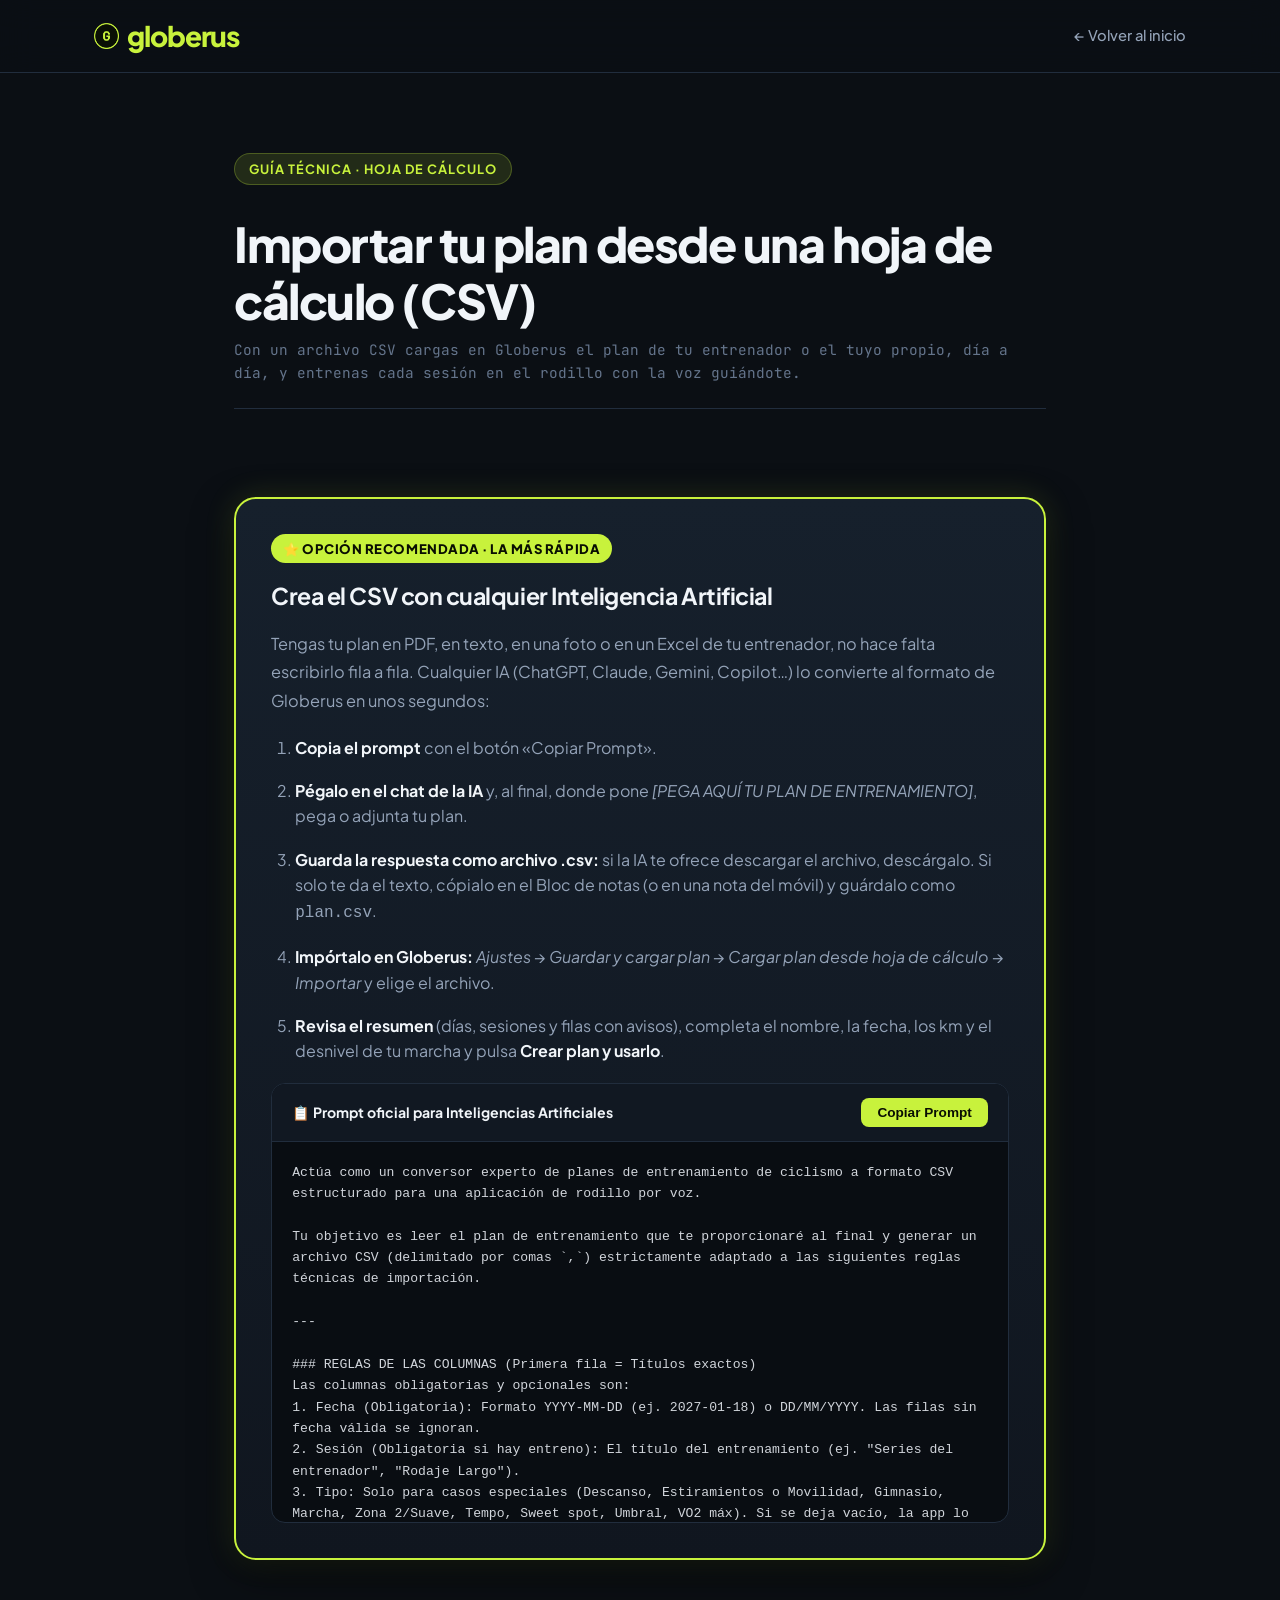
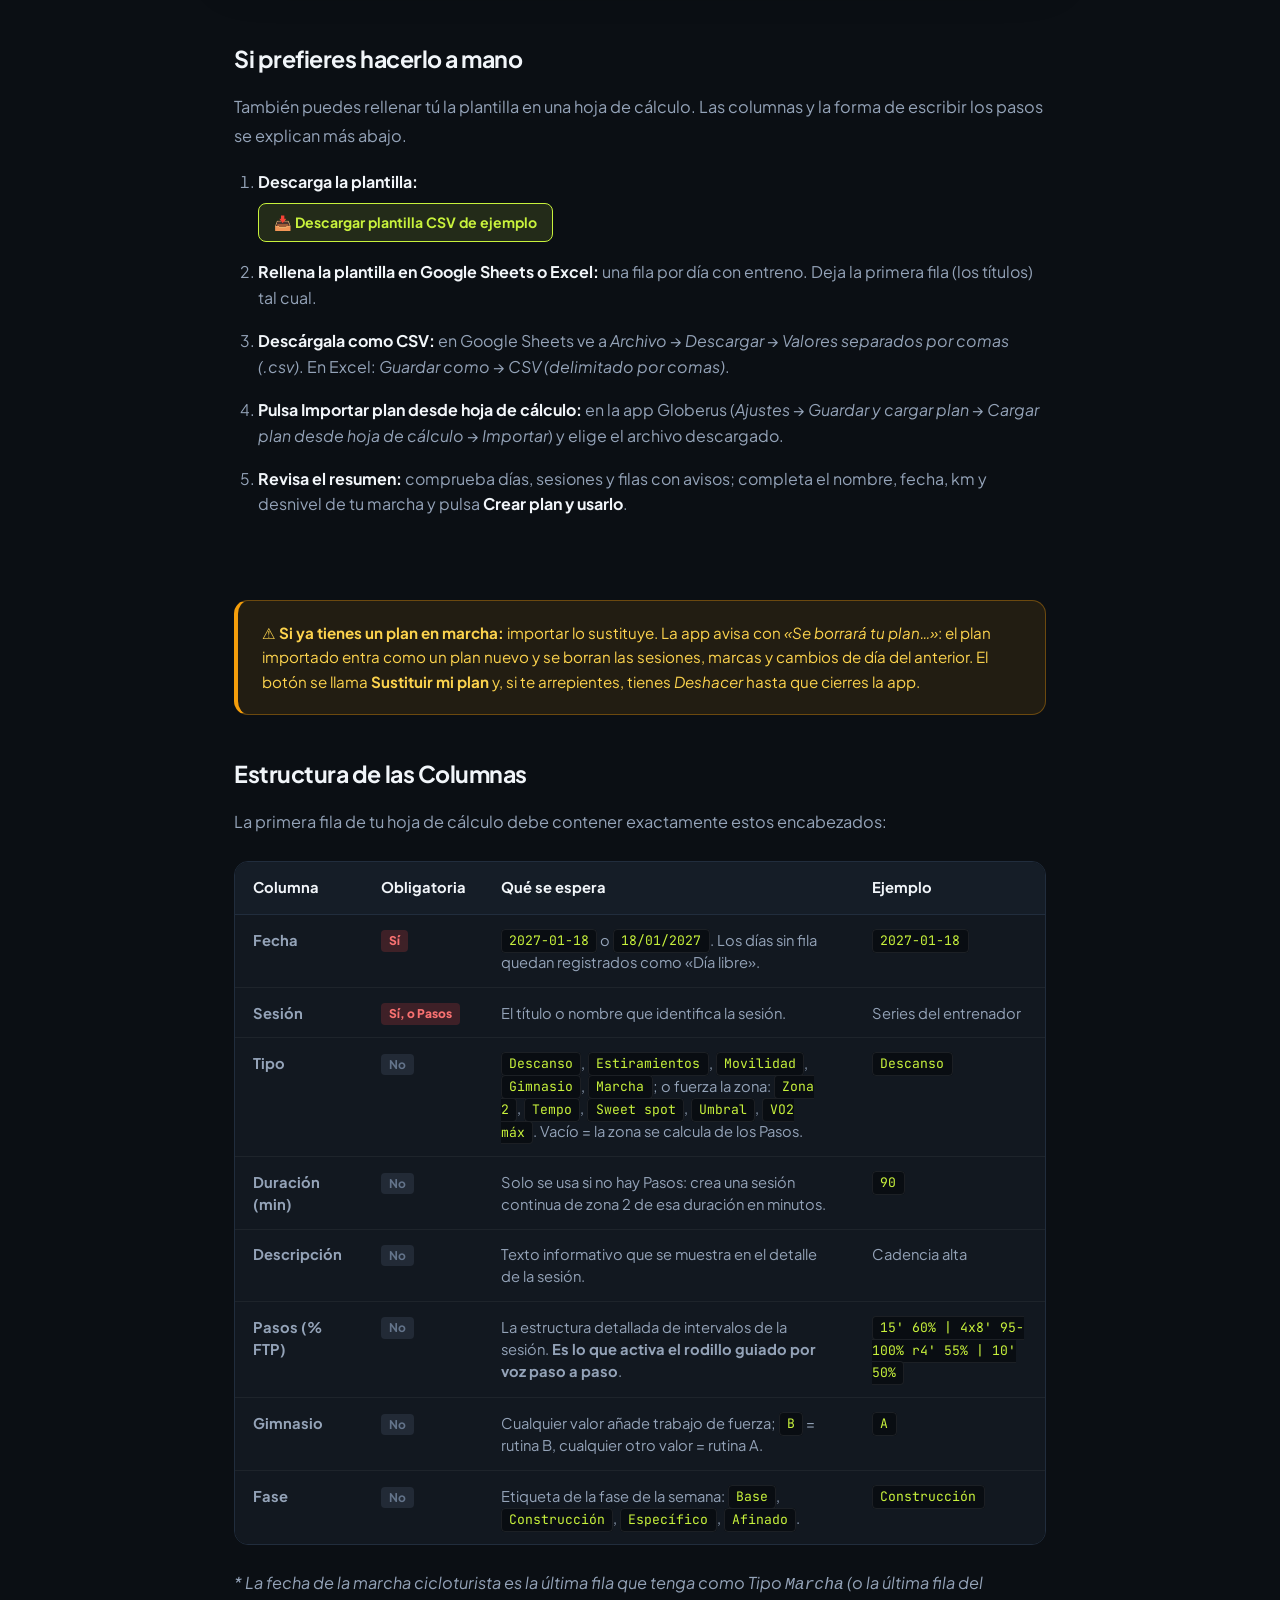
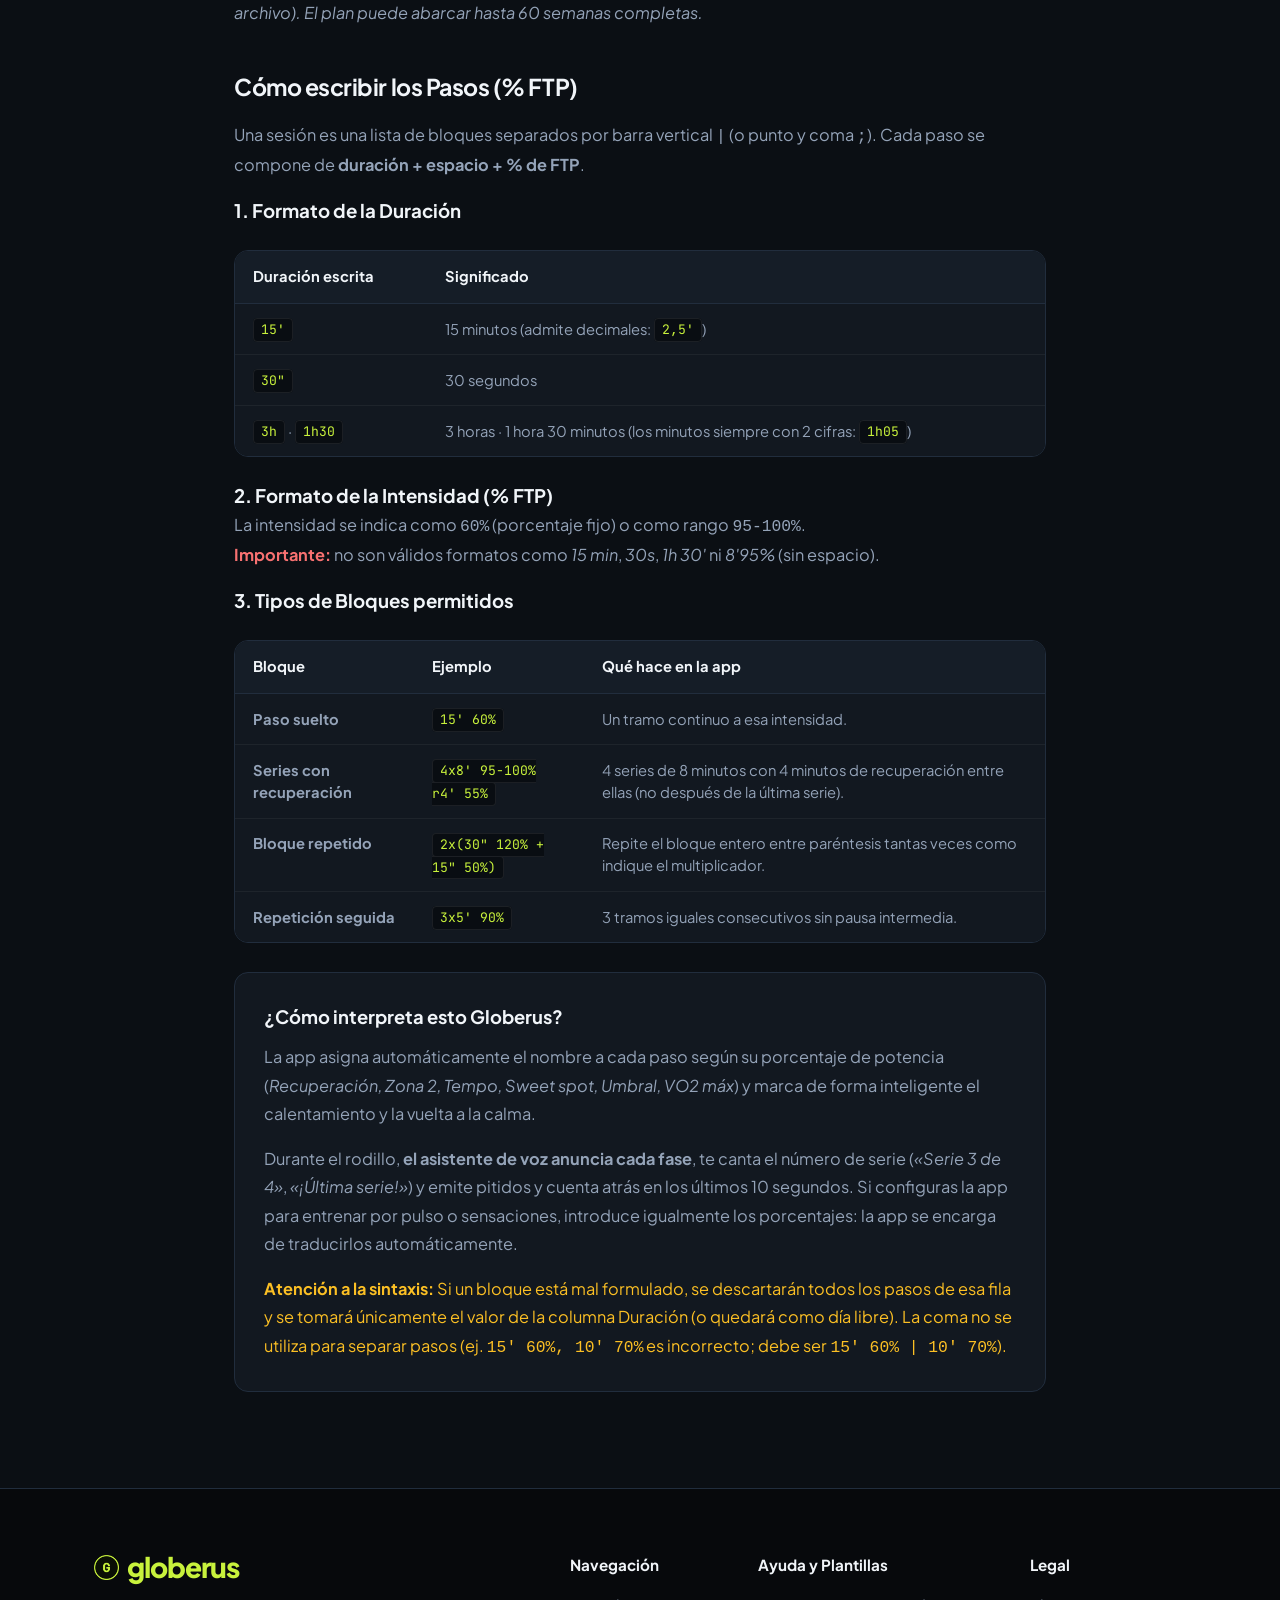
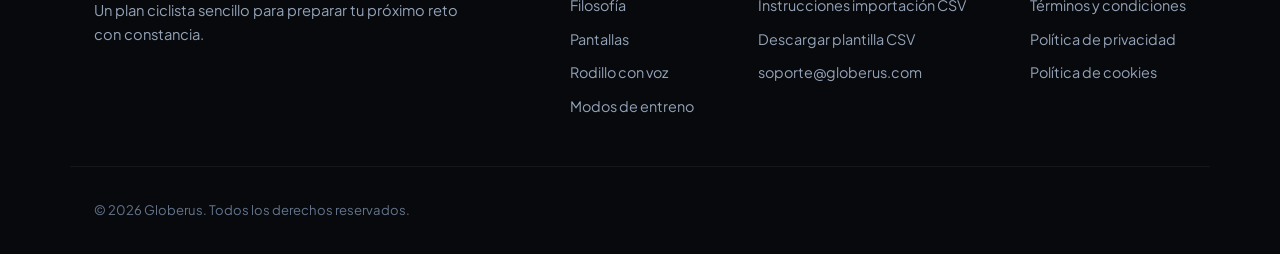
==== commit ff7aa2bb: "Add files via upload" ====
--- a/instrucciones-importacion-plan.html
+++ b/instrucciones-importacion-plan.html
@@ -33,33 +33,25 @@
     <div class="container legal-container">
       <span class="pill-label">Guía Técnica · Hoja de cálculo</span>
       <h1 class="legal-title">Importar tu plan desde una hoja de cálculo (CSV)</h1>
-      <p class="legal-updated">Con un CSV cargas en Globerus el plan de tu entrenador o el tuyo propio, día a día, y entrenas cada sesión en el rodillo con la voz guiándote.</p>
+      <p class="legal-updated">Con un archivo CSV cargas en Globerus el plan de tu entrenador o el tuyo propio, día a día, y entrenas cada sesión en el rodillo con la voz guiándote.</p>
 
       <div class="legal-body">
-
-        <!-- Pasos iniciales -->
-        <section class="legal-section">
-          <h2>Pasos para importar</h2>
-          <ol class="import-steps-list">
-            <li><strong>Pulsa Ayuda y plantilla:</strong> estás en esta página (globerus.com) con la plantilla oficial y las instrucciones completas. <br><a href="plantilla-plan-globerus.csv" download class="btn-download-inline">📥 Descargar plantilla CSV de ejemplo</a></li>
-            <li><strong>Rellena la plantilla en Google Sheets o Excel:</strong> una fila por día con entreno. Deja la primera fila (los títulos) tal cual.</li>
-            <li><strong>Descárgala como CSV:</strong> en Google Sheets ve a <em>Archivo → Descargar → Valores separados por comas (.csv)</em>. En Excel: <em>Guardar como → CSV (delimitado por comas)</em>.</li>
-            <li><strong>Pulsa Importar plan desde hoja de cálculo:</strong> en la app Globerus (<em>Ajustes → Plan y marcha → Hoja de cálculo</em>) y elige el archivo descargado.</li>
-            <li><strong>Revisa el resumen:</strong> comprueba días, sesiones y filas con avisos; completa el nombre, fecha, km y desnivel de tu marcha y pulsa <strong>Crear plan y usarlo</strong>.</li>
-          </ol>
-          <div class="import-notice-box">
-            <strong>⚠️ Atención:</strong> Si ya tienes un plan en marcha, importar lo sustituye: sale <em>«Sustituye tu plan»</em>, se cambian todas las sesiones y se borran sus marcas y cambios de día. El botón se llama <strong>Sustituir mi plan</strong> y después tienes la opción <em>Deshacer</em> hasta que cierres la app.
-          </div>
-        </section>
 
         <!-- SECCIÓN DESTACADA: ASISTENCIA CON IA -->
         <section class="legal-section ai-prompt-section">
           <div class="ai-banner">
-            <span class="ai-tag">💡 ¿Tienes tu plan en PDF, texto o imagen?</span>
-            <h2 class="ai-title">Pide a cualquier Inteligencia Artificial que te cree el CSV en 5 segundos</h2>
+            <span class="ai-tag">⭐ Opción recomendada · la más rápida</span>
+            <h2 class="ai-title">Crea el CSV con cualquier Inteligencia Artificial</h2>
             <p class="ai-desc">
-              No pierdas tiempo escribiendo a mano fila por fila. Apóyate en cualquier IA (ChatGPT, Claude, Gemini, Copilot...). Copia este prompt exacto, pégalo en el chat junto con tu plan de entrenamiento y te devolverá el código CSV listo para guardar:
+              Tengas tu plan en PDF, en texto, en una foto o en un Excel de tu entrenador, no hace falta escribirlo fila a fila. Cualquier IA (ChatGPT, Claude, Gemini, Copilot…) lo convierte al formato de Globerus en unos segundos:
             </p>
+            <ol class="import-steps-list">
+              <li><strong>Copia el prompt</strong> con el botón «Copiar Prompt».</li>
+              <li><strong>Pégalo en el chat de la IA</strong> y, al final, donde pone <em>[PEGA AQUÍ TU PLAN DE ENTRENAMIENTO]</em>, pega o adjunta tu plan.</li>
+              <li><strong>Guarda la respuesta como archivo .csv:</strong> si la IA te ofrece descargar el archivo, descárgalo. Si solo te da el texto, cópialo en el Bloc de notas (o en una nota del móvil) y guárdalo como <code>plan.csv</code>.</li>
+              <li><strong>Impórtalo en Globerus:</strong> <em>Ajustes → Guardar y cargar plan → Cargar plan desde hoja de cálculo → Importar</em> y elige el archivo.</li>
+              <li><strong>Revisa el resumen</strong> (días, sesiones y filas con avisos), completa el nombre, la fecha, los km y el desnivel de tu marcha y pulsa <strong>Crear plan y usarlo</strong>.</li>
+            </ol>
 
             <div class="prompt-box-wrapper">
               <div class="prompt-box-header">
@@ -113,6 +105,23 @@
             <div id="copyAlert" class="copy-success-msg" style="display: none;">¡Prompt copiado al portapapeles! Listo para pegar en tu IA favorita.</div>
           </div>
         </section>
+
+        <!-- Opción manual -->
+        <section class="legal-section">
+          <h2>Si prefieres hacerlo a mano</h2>
+          <p>También puedes rellenar tú la plantilla en una hoja de cálculo. Las columnas y la forma de escribir los pasos se explican más abajo.</p>
+          <ol class="import-steps-list">
+            <li><strong>Descarga la plantilla:</strong> <br><a href="Globerus_plantilla_plan.csv" download="Globerus_plantilla_plan.csv" class="btn-download-inline">📥 Descargar plantilla CSV de ejemplo</a></li>
+            <li><strong>Rellena la plantilla en Google Sheets o Excel:</strong> una fila por día con entreno. Deja la primera fila (los títulos) tal cual.</li>
+            <li><strong>Descárgala como CSV:</strong> en Google Sheets ve a <em>Archivo → Descargar → Valores separados por comas (.csv)</em>. En Excel: <em>Guardar como → CSV (delimitado por comas)</em>.</li>
+            <li><strong>Pulsa Importar plan desde hoja de cálculo:</strong> en la app Globerus (<em>Ajustes → Guardar y cargar plan → Cargar plan desde hoja de cálculo → Importar</em>) y elige el archivo descargado.</li>
+            <li><strong>Revisa el resumen:</strong> comprueba días, sesiones y filas con avisos; completa el nombre, fecha, km y desnivel de tu marcha y pulsa <strong>Crear plan y usarlo</strong>.</li>
+          </ol>
+        </section>
+
+        <div class="import-notice-box">
+          <strong>⚠️ Si ya tienes un plan en marcha:</strong> importar lo sustituye. La app avisa con <em>«Se borrará tu plan…»</em>: el plan importado entra como un plan nuevo y se borran las sesiones, marcas y cambios de día del anterior. El botón se llama <strong>Sustituir mi plan</strong> y, si te arrepientes, tienes <em>Deshacer</em> hasta que cierres la app.
+        </div>
 
         <!-- Tabla de columnas -->
         <section class="legal-section">
@@ -298,7 +307,7 @@
         <div class="footer-col">
           <strong>Ayuda y Plantillas</strong>
           <a href="instrucciones-importacion-plan.html">Instrucciones importación CSV</a>
-          <a href="plantilla-plan-globerus.csv" download>Descargar plantilla CSV</a>
+          <a href="Globerus_plantilla_plan.csv" download="Globerus_plantilla_plan.csv">Descargar plantilla CSV</a>
           <a href="mailto:soporte@globerus.com">soporte@globerus.com</a>
         </div>
         <div class="footer-col">
